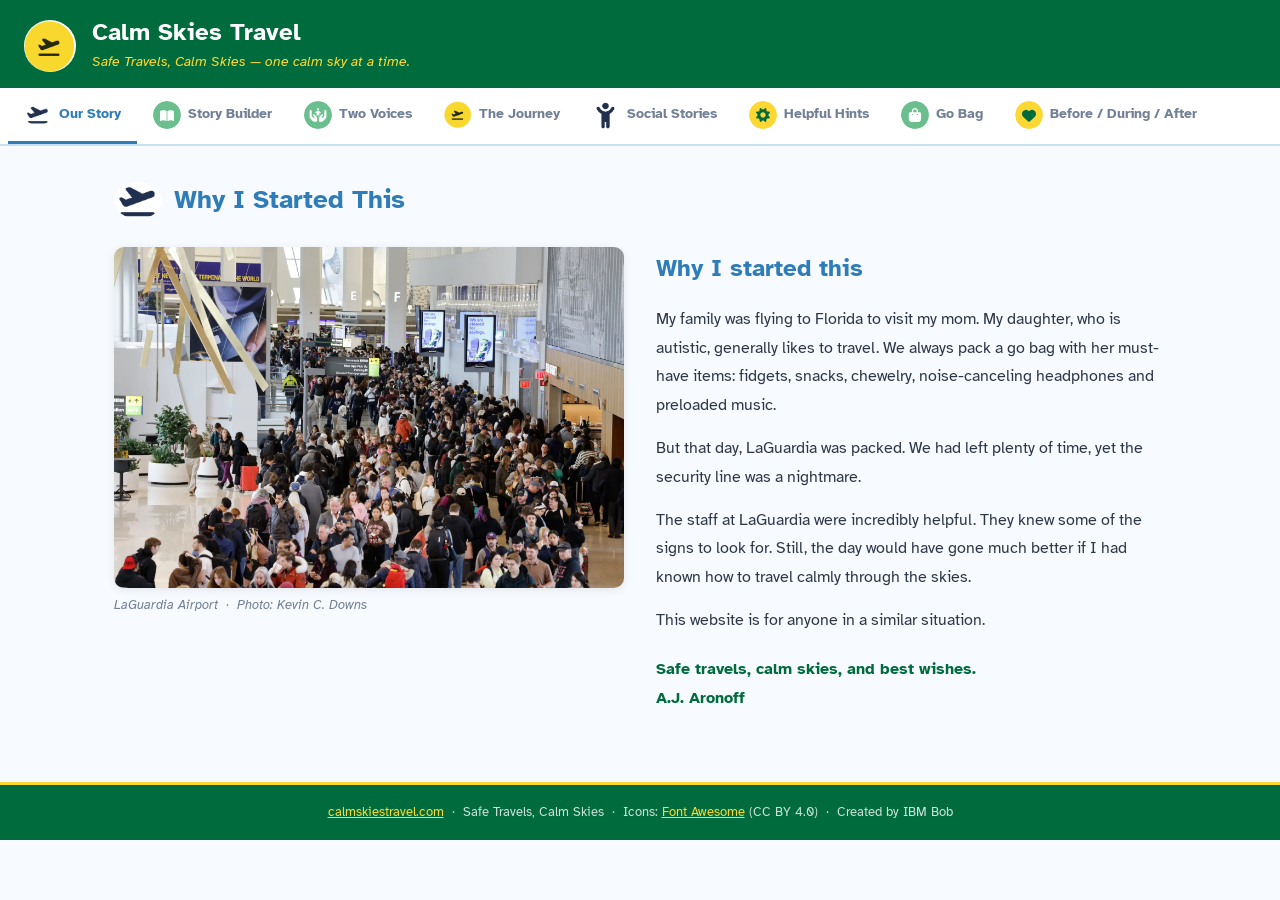
==== index.html @ 33ad483d "Initial commit" ====
<!DOCTYPE html>
<html lang="en">
<head>
  <meta charset="UTF-8"/>
  <meta name="viewport" content="width=device-width, initial-scale=1"/>
  <title>Calm Skies Travel — Safe Travels, Calm Skies</title>
  <meta name="description" content="A guide for autistic children and their parents — every stage of the journey, one calm sky at a time."/>
  <link rel="stylesheet" href="styles.css"/>
</head>
<body>

<!-- ═══════════════════════════════════════════
     SITE HEADER
════════════════════════════════════════════ -->
<header class="site-header">
  <img class="logo-icon" src="icons/journey-airport.png" alt="Calm Skies Travel"/>
  <div class="site-header-text">
    <h1>Calm Skies Travel</h1>
    <p>Safe Travels, Calm Skies — one calm sky at a time.</p>
  </div>
</header>

<!-- ═══════════════════════════════════════════
     TAB LIST
     Tab order: Our Story · Story Builder · Two Voices · The Journey ·
                Social Stories · Helpful Hints · Go Bag · Before/During/After
════════════════════════════════════════════ -->
<div class="tab-scroll-wrap">
  <div role="tablist" aria-label="Calm Skies Travel sections" id="main-tablist">

    <button role="tab" id="tab-ourstory"
            aria-selected="true"
            aria-controls="panel-ourstory"
            tabindex="0">
      <img class="tab-icon" src="icons/plane-takeoff.png" alt=""/>
      <span class="tab-label">Our Story</span>
    </button>

    <button role="tab" id="tab-storybuilder"
            aria-selected="false"
            aria-controls="panel-storybuilder"
            tabindex="-1">
      <!-- Social Story: fa-book-open · green circle -->
      <svg class="tab-icon" viewBox="0 0 200 200" xmlns="http://www.w3.org/2000/svg" aria-hidden="true" focusable="false">
        <circle cx="100" cy="100" r="100" fill="#6BBF8E"/>
        <g transform="translate(50,60) scale(0.174)">
          <path fill="white" d="M249.6 471.5c10.8 3.8 22.4-4.1 22.4-15.5V74.6c0-4.2-1.6-8.4-5-11C247.4 52 202.4 32 144 32C93.5 32 46.3 45.3 18.1 56.1C6.8 60.5 0 71.7 0 83.8V464c0 11.9 12.8 20.2 24.1 16.5C55.6 468.1 93.2 448 144 448c35.8 0 79.1 14.6 105.6 23.5zm76.8 0C353.9 462.6 397.2 448 433 448c50.8 0 88.4 20.1 119.9 32.5C564.2 484.2 576 475.9 576 464V83.8c0-12.1-6.8-23.3-18.1-27.6C529.7 45.3 482.5 32 432 32c-58.4 0-103.4 20-123 41.6c-3.3 2.6-5 6.8-5 11V456c0 11.4 11.7 19.3 22.4 15.5z"/>
        </g>
      </svg>
      <span class="tab-label">Story Builder</span>
    </button>

    <button role="tab" id="tab-twovoices"
            aria-selected="false"
            aria-controls="panel-twovoices"
            tabindex="-1">
      <!-- fa-hands-holding-child · FA Free 6.7.2 · green circle — matches CalmSkiesSymbols #21 -->
      <svg class="tab-icon" viewBox="0 0 200 200" xmlns="http://www.w3.org/2000/svg" aria-hidden="true" focusable="false">
        <circle cx="100" cy="100" r="100" fill="#6BBF8E"/>
        <g transform="translate(40,52) scale(0.1875)">
          <path fill="white" d="M320 0a40 40 0 1 1 0 80 40 40 0 1 1 0-80zm44.7 164.3L375.8 253c1.6 13.2-7.7 25.1-20.8 26.8s-25.1-7.7-26.8-20.8l-4.4-35-7.6 0-4.4 35c-1.6 13.2-13.6 22.5-26.8 20.8s-22.5-13.6-20.8-26.8l11.1-88.8L255.5 181c-10.1 8.6-25.3 7.3-33.8-2.8s-7.3-25.3 2.8-33.8l27.9-23.6C271.3 104.8 295.3 96 320 96s48.7 8.8 67.6 24.7l27.9 23.6c10.1 8.6 11.4 23.7 2.8 33.8s-23.7 11.4-33.8 2.8l-19.8-16.7zM40 64c22.1 0 40 17.9 40 40l0 40 0 80 0 40.2c0 17 6.7 33.3 18.7 45.3l51.1 51.1c8.3 8.3 21.3 9.6 31 3.1c12.9-8.6 14.7-26.9 3.7-37.8l-15.2-15.2-32-32c-12.5-12.5-12.5-32.8 0-45.3s32.8-12.5 45.3 0l32 32 15.2 15.2c0 0 0 0 0 0l25.3 25.3c21 21 32.8 49.5 32.8 79.2l0 78.9c0 26.5-21.5 48-48 48l-66.7 0c-17 0-33.3-6.7-45.3-18.7L28.1 393.4C10.1 375.4 0 351 0 325.5L0 224l0-64 0-56C0 81.9 17.9 64 40 64zm560 0c22.1 0 40 17.9 40 40l0 56 0 64 0 101.5c0 25.5-10.1 49.9-28.1 67.9L512 493.3c-12 12-28.3 18.7-45.3 18.7L400 512c-26.5 0-48-21.5-48-48l0-78.9c0-29.7 11.8-58.2 32.8-79.2l25.3-25.3c0 0 0 0 0 0l15.2-15.2 32-32c12.5-12.5 32.8-12.5 45.3 0s12.5 32.8 0 45.3l-32 32-15.2 15.2c-11 11-9.2 29.2 3.7 37.8c9.7 6.5 22.7 5.2 31-3.1l51.1-51.1c12-12 18.7-28.3 18.7-45.3l0-40.2 0-80 0-40c0-22.1 17.9-40 40-40z"/>
        </g>
      </svg>
      <span class="tab-label">Two Voices</span>
    </button>

    <button role="tab" id="tab-journey"
            aria-selected="false"
            aria-controls="panel-journey"
            tabindex="-1">
      <img class="tab-icon" src="icons/journey-airport.png" alt=""/>
      <span class="tab-label">The Journey</span>
    </button>

    <button role="tab" id="tab-socialstories"
            aria-selected="false"
            aria-controls="panel-socialstories"
            tabindex="-1">
      <img class="tab-icon" src="icons/child.png" alt=""/>
      <span class="tab-label">Social Stories</span>
    </button>

    <button role="tab" id="tab-helpfulhints"
            aria-selected="false"
            aria-controls="panel-helpfulhints"
            tabindex="-1">
      <!-- Sunflower: fa-sun · HDS yellow circle -->
      <svg class="tab-icon" viewBox="0 0 200 200" xmlns="http://www.w3.org/2000/svg" aria-hidden="true" focusable="false">
        <circle cx="100" cy="100" r="100" fill="#FDD835"/>
        <g transform="translate(50,50) scale(0.195)">
          <path fill="#006B3C" d="M361.5 1.2c5 2.1 8.6 6.6 9.6 11.9L391 121l107.9 19.8c5.3 1 9.8 4.6 11.9 9.6s1.5 10.7-1.6 15.2L446.9 256l62.3 90.3c3.1 4.5 3.7 10.2 1.6 15.2s-6.6 8.6-11.9 9.6L391 391 371.1 498.9c-1 5.3-4.6 9.8-9.6 11.9s-10.7 1.5-15.2-1.6L256 446.9l-90.3 62.3c-4.5 3.1-10.2 3.7-15.2 1.6s-8.6-6.6-9.6-11.9L121 391 13.1 371.1c-5.3-1-9.8-4.6-11.9-9.6s-1.5-10.7 1.6-15.2L65.1 256 2.8 165.7c-3.1-4.5-3.7-10.2-1.6-15.2s6.6-8.6 11.9-9.6L121 121 140.9 13.1c1-5.3 4.6-9.8 9.6-11.9s10.7-1.5 15.2 1.6L256 65.1 346.3 2.8c4.5-3.1 10.2-3.7 15.2-1.6zM352 256c0-53-43-96-96-96s-96 43-96 96s43 96 96 96s96-43 96-96z"/>
        </g>
      </svg>
      <span class="tab-label">Helpful Hints</span>
    </button>

    <button role="tab" id="tab-gobag"
            aria-selected="false"
            aria-controls="panel-gobag"
            tabindex="-1">
      <!-- Go Bag: fa-bag-shopping · green circle -->
      <svg class="tab-icon" viewBox="0 0 200 200" xmlns="http://www.w3.org/2000/svg" aria-hidden="true" focusable="false">
        <circle cx="100" cy="100" r="100" fill="#6BBF8E"/>
        <g transform="translate(56,50) scale(0.195)">
          <path fill="white" d="M160 112c0-35.3 28.7-64 64-64s64 28.7 64 64v48H160V112zm-48 48H48c-26.5 0-48 21.5-48 48V416c0 53 43 96 96 96H352c53 0 96-43 96-96V208c0-26.5-21.5-48-48-48H336V112C336 50.1 285.9 0 224 0S112 50.1 112 112v48zm24 48a24 24 0 1 1 0 48 24 24 0 1 1 0-48zm152 24a24 24 0 1 1 48 0 24 24 0 1 1 -48 0z"/>
        </g>
      </svg>
      <span class="tab-label">Go Bag</span>
    </button>

    <button role="tab" id="tab-bda"
            aria-selected="false"
            aria-controls="panel-bda"
            tabindex="-1">
      <!-- Heart: fa-heart · HDS yellow circle -->
      <svg class="tab-icon" viewBox="0 0 200 200" xmlns="http://www.w3.org/2000/svg" aria-hidden="true" focusable="false">
        <circle cx="100" cy="100" r="100" fill="#FDD835"/>
        <g transform="translate(50,55) scale(0.195)">
          <path fill="#006B3C" d="M47.6 300.4L228.3 469.1c7.5 7 17.4 10.9 27.7 10.9s20.2-3.9 27.7-10.9L464.4 300.4c30.4-28.3 47.6-68 47.6-109.5v-5.8c0-69.9-50.5-129.5-119.4-141C347 36.5 300.6 51.4 268 84L256 96 244 84c-32.6-32.6-79-47.5-124.6-39.9C50.5 55.6 0 115.2 0 185.1v5.8c0 41.5 17.2 81.2 47.6 109.5z"/>
        </g>
      </svg>
      <span class="tab-label">Before / During / After</span>
    </button>

  </div><!-- /tablist -->
</div><!-- /tab-scroll-wrap -->

<main id="main-content">

<!-- ═══════════════════════════════════════════
     PANEL 1 — OUR STORY  (#ourstory)
     Slide 2 content + LaGuardia photo
════════════════════════════════════════════ -->
<section role="tabpanel"
         id="panel-ourstory"
         aria-labelledby="tab-ourstory"
         class="active">

  <h1 class="panel-title">
    <img src="icons/plane-takeoff.png" alt=""/>
    Why I Started This
  </h1>

  <div class="story-layout">
    <figure class="story-photo">
      <img src="icons/laguardia.png"
           alt="Crowded security lines at LaGuardia Airport — the moment that inspired Calm Skies Travel"/>
      <figcaption>LaGuardia Airport &nbsp;·&nbsp; Photo: Kevin C. Downs</figcaption>
    </figure>

    <div class="story-text">
      <h2>Why I started this</h2>
      <p>My family was flying to Florida to visit my mom. My daughter, who is autistic, generally likes to travel. We always pack a go bag with her must-have items: fidgets, snacks, chewelry, noise-canceling headphones and preloaded music.</p>
      <p>But that day, LaGuardia was packed. We had left plenty of time, yet the security line was a nightmare.</p>
      <p>The staff at LaGuardia were incredibly helpful. They knew some of the signs to look for. Still, the day would have gone much better if I had known how to travel calmly through the skies.</p>
      <p>This website is for anyone in a similar situation.</p>
      <p class="signature">Safe travels, calm skies, and best wishes.<br/>A.J. Aronoff</p>
    </div>
  </div>

</section><!-- /panel-ourstory -->

<!-- ═══════════════════════════════════════════
     PANEL 2 — STORY BUILDER  (#storybuilder)
════════════════════════════════════════════ -->
<section role="tabpanel"
         id="panel-storybuilder"
         aria-labelledby="tab-storybuilder">

  <h1 class="panel-title">
    <!-- Social Story: fa-book-open · green circle -->
    <svg class="title-icon" viewBox="0 0 200 200" xmlns="http://www.w3.org/2000/svg" aria-hidden="true" focusable="false">
      <circle cx="100" cy="100" r="100" fill="#6BBF8E"/>
      <g transform="translate(50,60) scale(0.174)">
        <path fill="white" d="M249.6 471.5c10.8 3.8 22.4-4.1 22.4-15.5V74.6c0-4.2-1.6-8.4-5-11C247.4 52 202.4 32 144 32C93.5 32 46.3 45.3 18.1 56.1C6.8 60.5 0 71.7 0 83.8V464c0 11.9 12.8 20.2 24.1 16.5C55.6 468.1 93.2 448 144 448c35.8 0 79.1 14.6 105.6 23.5zm76.8 0C353.9 462.6 397.2 448 433 448c50.8 0 88.4 20.1 119.9 32.5C564.2 484.2 576 475.9 576 464V83.8c0-12.1-6.8-23.3-18.1-27.6C529.7 45.3 482.5 32 432 32c-58.4 0-103.4 20-123 41.6c-3.3 2.6-5 6.8-5 11V456c0 11.4 11.7 19.3 22.4 15.5z"/>
      </g>
    </svg>
    Story Builder
  </h1>
  <p class="panel-intro">Fill in the boxes on the left and the story fills in on the right — instantly. Use the buttons below to save your story to your device or reload a saved one.</p>

  <div class="builder-columns">

    <!-- LEFT: form -->
    <div class="builder-form">
      <h2>Tell us about your traveller</h2>

      <div class="form-row">
        <div class="form-field">
          <label for="sb-name">Child's name</label>
          <input type="text" id="sb-name" placeholder="e.g. Maya" autocomplete="off"/>
        </div>
        <div class="form-field">
          <label for="sb-visiting">Who we are visiting</label>
          <input type="text" id="sb-visiting" placeholder="e.g. Grandma" autocomplete="off"/>
        </div>
      </div>

      <div class="form-row">
        <div class="form-field">
          <label for="sb-destination">Where we are going</label>
          <input type="text" id="sb-destination" placeholder="e.g. Florida" autocomplete="off"/>
        </div>
        <div class="form-field">
          <label for="sb-comfort">Comfort item</label>
          <input type="text" id="sb-comfort" placeholder="e.g. blue blanket" autocomplete="off"/>
        </div>
      </div>

      <div class="form-row">
        <div class="form-field">
          <label for="sb-calm">What helps when feeling worried</label>
          <input type="text" id="sb-calm" placeholder="e.g. squeeze my fidget" autocomplete="off"/>
        </div>
        <div class="form-field">
          <label for="sb-detail">One exciting detail</label>
          <input type="text" id="sb-detail" placeholder="e.g. swimming in the pool" autocomplete="off"/>
        </div>
      </div>
      <!-- Save / Load buttons -->
      <div class="sb-actions">
        <button class="sb-btn sb-btn-save" id="sb-save-btn" type="button"
                aria-describedby="sb-status">
          💾 Save Story to File
        </button>
        <label class="sb-btn sb-btn-load" id="sb-load-label">
          📂 Load Story from File
          <input type="file" id="sb-load-input" accept=".json" aria-label="Load story from JSON file"/>
        </label>
        <span id="sb-status" class="sb-status" role="status" aria-live="polite"></span>
      </div>

    </div><!-- /builder-form -->

    <!-- RIGHT: live story card — light background pinned in dark mode -->
    <div class="story-card" id="story-card" aria-live="polite" aria-atomic="true">
      <h3>✈ My Travel Story</h3>

      <p id="sc-line1"></p>
      <p id="sc-line2"></p>
      <p id="sc-line3"></p>
      <p id="sc-line4"></p>
      <p id="sc-line5"></p>
      <p id="sc-line6"></p>
      <p id="sc-line7"></p>
      <p id="sc-line8"></p>
      <p id="sc-line9"></p>
      <p id="sc-line10"></p>
    </div><!-- /story-card -->

  </div><!-- /builder-columns -->

</section><!-- /panel-storybuilder -->

<!-- ═══════════════════════════════════════════
     PANEL 3 — TWO VOICES  (#twovoices)
     Slide 3: One Guide, Two Voices
════════════════════════════════════════════ -->
<section role="tabpanel"
         id="panel-twovoices"
         aria-labelledby="tab-twovoices">

  <h1 class="panel-title">
    <!-- fa-hands-holding-child · FA Free 6.7.2 · green circle — matches CalmSkiesSymbols #21 -->
    <svg class="title-icon" viewBox="0 0 200 200" xmlns="http://www.w3.org/2000/svg" aria-hidden="true" focusable="false">
      <circle cx="100" cy="100" r="100" fill="#6BBF8E"/>
      <g transform="translate(40,52) scale(0.1875)">
        <path fill="white" d="M320 0a40 40 0 1 1 0 80 40 40 0 1 1 0-80zm44.7 164.3L375.8 253c1.6 13.2-7.7 25.1-20.8 26.8s-25.1-7.7-26.8-20.8l-4.4-35-7.6 0-4.4 35c-1.6 13.2-13.6 22.5-26.8 20.8s-22.5-13.6-20.8-26.8l11.1-88.8L255.5 181c-10.1 8.6-25.3 7.3-33.8-2.8s-7.3-25.3 2.8-33.8l27.9-23.6C271.3 104.8 295.3 96 320 96s48.7 8.8 67.6 24.7l27.9 23.6c10.1 8.6 11.4 23.7 2.8 33.8s-23.7 11.4-33.8 2.8l-19.8-16.7zM40 64c22.1 0 40 17.9 40 40l0 40 0 80 0 40.2c0 17 6.7 33.3 18.7 45.3l51.1 51.1c8.3 8.3 21.3 9.6 31 3.1c12.9-8.6 14.7-26.9 3.7-37.8l-15.2-15.2-32-32c-12.5-12.5-12.5-32.8 0-45.3s32.8-12.5 45.3 0l32 32 15.2 15.2c0 0 0 0 0 0l25.3 25.3c21 21 32.8 49.5 32.8 79.2l0 78.9c0 26.5-21.5 48-48 48l-66.7 0c-17 0-33.3-6.7-45.3-18.7L28.1 393.4C10.1 375.4 0 351 0 325.5L0 224l0-64 0-56C0 81.9 17.9 64 40 64zm560 0c22.1 0 40 17.9 40 40l0 56 0 64 0 101.5c0 25.5-10.1 49.9-28.1 67.9L512 493.3c-12 12-28.3 18.7-45.3 18.7L400 512c-26.5 0-48-21.5-48-48l0-78.9c0-29.7 11.8-58.2 32.8-79.2l25.3-25.3c0 0 0 0 0 0l15.2-15.2 32-32c12.5-12.5 32.8-12.5 45.3 0s12.5 32.8 0 45.3l-32 32-15.2 15.2c-11 11-9.2 29.2 3.7 37.8c9.7 6.5 22.7 5.2 31-3.1l51.1-51.1c12-12 18.7-28.3 18.7-45.3l0-40.2 0-80 0-40c0-22.1 17.9-40 40-40z"/>
      </g>
    </svg>
    One Guide, Two Voices
  </h1>
  <p class="panel-intro">Every step of the trip has a plan for the parent and a story for the child.</p>

  <div class="two-col">

    <div class="card parent-card">
      <div class="card-header">
        <img src="icons/parent.png" alt="For the Parent"/>
        <h2>For the Parent</h2>
      </div>
      <ul class="check-list">
        <li>Tips for each travel stage</li>
        <li>Step-by-step checklists</li>
        <li>Meltdown plan: before, during, after</li>
      </ul>
    </div>

    <div class="card child-card">
      <div class="card-header">
        <img src="icons/child.png" alt="For the Child"/>
        <h2>For the Child</h2>
      </div>
      <ul class="check-list">
        <li>Simple "I" stories, read together</li>
        <li>What helps me feel calm</li>
        <li>My own travel story — just for me</li>
        <li>Always from MY point of view</li>
      </ul>
    </div>

  </div><!-- /two-col -->

</section><!-- /panel-twovoices -->

<!-- ═══════════════════════════════════════════
     PANEL 4 — THE JOURNEY  (#journey)
     Slide 4: Step by Step
════════════════════════════════════════════ -->
<section role="tabpanel"
         id="panel-journey"
         aria-labelledby="tab-journey">

  <h1 class="panel-title">
    <img src="icons/journey-airport.png" alt=""/>
    The Journey — Step by Step
  </h1>
  <p class="panel-intro">Five stages from the child's point of view. Plus a go bag, a meltdown plan, and schedule tips for time zones and delays.</p>

  <!-- Journey steps as cards -->
  <div style="display:grid;grid-template-columns:repeat(auto-fit,minmax(180px,1fr));gap:20px;margin-top:28px;">

    <div class="card" style="text-align:center;">
      <img src="icons/journey-home.png" alt="Home" style="width:64px;margin:0 auto 12px;"/>
      <h3 style="font-size:1rem;font-weight:700;color:var(--blue-deep);">Home</h3>
      <p style="font-size:0.9rem;color:var(--muted);margin-top:6px;">Talk, story, book &amp; pack</p>
    </div>

    <div class="card" style="text-align:center;">
      <img src="icons/journey-airport.png" alt="Airport" style="width:64px;margin:0 auto 12px;"/>
      <h3 style="font-size:1rem;font-weight:700;color:var(--blue-deep);">Airport</h3>
      <p style="font-size:0.9rem;color:var(--muted);margin-top:6px;">Lanyard, TSA, waiting</p>
    </div>

    <div class="card" style="text-align:center;">
      <img src="icons/journey-plane.png" alt="On the Plane" style="width:64px;margin:0 auto 12px;"/>
      <h3 style="font-size:1rem;font-weight:700;color:var(--blue-deep);">On the Plane</h3>
      <p style="font-size:0.9rem;color:var(--muted);margin-top:6px;">Headphones, snacks, gum</p>
    </div>

    <div class="card" style="text-align:center;">
      <img src="icons/journey-destination.png" alt="Destination" style="width:64px;margin:0 auto 12px;"/>
      <h3 style="font-size:1rem;font-weight:700;color:var(--blue-deep);">Destination</h3>
      <p style="font-size:0.9rem;color:var(--muted);margin-top:6px;">Familiar things waiting for you</p>
    </div>

    <div class="card" style="text-align:center;">
      <img src="icons/journey-goinghome.png" alt="Going Home" style="width:64px;margin:0 auto 12px;"/>
      <h3 style="font-size:1rem;font-weight:700;color:var(--blue-deep);">Going Home</h3>
      <p style="font-size:0.9rem;color:var(--muted);margin-top:6px;">A story for the trip back</p>
    </div>

  </div>

  <div class="two-col" style="margin-top:32px;">
    <div class="card parent-card">
      <div class="card-header">
        <img src="icons/parent.png" alt="For the Parent"/>
        <h2>For the Parent</h2>
      </div>
      <ul class="check-list">
        <li>Each stage has a checklist to prepare in advance</li>
        <li>Build in extra time — always</li>
        <li>Time-zone planning and delay backup plan</li>
        <li>Go bag packed the night before</li>
      </ul>
    </div>
    <div class="card child-card">
      <div class="card-header">
        <img src="icons/child.png" alt="For the Child"/>
        <h2>For the Child</h2>
      </div>
      <ul class="check-list">
        <li>The story follows me — not the other way around</li>
        <li>I know what comes next at every stage</li>
        <li>I have my comfort item at every step</li>
        <li>When I land, familiar things are waiting</li>
      </ul>
    </div>
  </div>

</section><!-- /panel-journey -->

<!-- ═══════════════════════════════════════════
     PANEL 5 — SOCIAL STORIES  (#socialstories)
     Slide 5
════════════════════════════════════════════ -->
<section role="tabpanel"
         id="panel-socialstories"
         aria-labelledby="tab-socialstories">

  <h1 class="panel-title">
    <img src="icons/child.png" alt=""/>
    Customisable Social Stories
  </h1>
  <p class="panel-intro">The heart of Calm Skies Travel. A story built around YOUR child — their name, their destination, their feelings.</p>

  <!-- Three example story cards -->
  <div style="display:grid;grid-template-columns:repeat(auto-fit,minmax(280px,1fr));gap:20px;margin-top:28px;">

    <div class="story-card" style="margin-top:0;">
      <h3>✈ Going to Visit</h3>
      <p>"I am going to visit Grandma. I will fly on a plane. I will see Grandma when I land. I am excited about swimming in the pool."</p>
    </div>

    <div class="story-card" style="margin-top:0;">
      <h3>✈ At the Airport</h3>
      <p>"I am at the airport. I have my headphones. I have my blue blanket. If I feel worried, I can breathe slowly and squeeze my fidget."</p>
    </div>

    <div class="story-card" style="margin-top:0;">
      <h3>✈ Going Home</h3>
      <p>"The plane has landed. I did it! I will see my home soon. I am safe. I did something amazing today."</p>
    </div>

  </div>

  <div class="two-col" style="margin-top:32px;">

    <div class="card parent-card">
      <div class="card-header">
        <img src="icons/parent.png" alt="For the Parent"/>
        <h2>How the Story Builder Works</h2>
      </div>
      <ul class="check-list">
        <li>Enter child's name, destination, who they'll see and what helps them feel calm</li>
        <li>The site generates a warm, first-person story — ready to read together, print or laminate</li>
        <li>Every sentence can be edited by the parent</li>
        <li>Stories travel in a QR code — no account, no login, no data on any server</li>
      </ul>
    </div>

    <div class="card child-card">
      <div class="card-header">
        <img src="icons/child.png" alt="For the Child"/>
        <h2>What My Story Says</h2>
      </div>
      <ul class="check-list">
        <li>It uses MY name</li>
        <li>It talks about where I am going</li>
        <li>It tells me what to expect, step by step</li>
        <li>It reminds me what helps me feel calm</li>
        <li>I can read it before the trip, on the plane, and coming home</li>
      </ul>
    </div>

  </div>

</section><!-- /panel-socialstories -->

<!-- ═══════════════════════════════════════════
     PANEL 6 — HELPFUL HINTS  (#helpfulhints)
     Slide 6
════════════════════════════════════════════ -->
<section role="tabpanel"
         id="panel-helpfulhints"
         aria-labelledby="tab-helpfulhints">

  <h1 class="panel-title">
    <!-- Sunflower: fa-sun · HDS yellow circle -->
    <svg class="title-icon" viewBox="0 0 200 200" xmlns="http://www.w3.org/2000/svg" aria-hidden="true" focusable="false">
      <circle cx="100" cy="100" r="100" fill="#FDD835"/>
      <g transform="translate(50,50) scale(0.195)">
        <path fill="#006B3C" d="M361.5 1.2c5 2.1 8.6 6.6 9.6 11.9L391 121l107.9 19.8c5.3 1 9.8 4.6 11.9 9.6s1.5 10.7-1.6 15.2L446.9 256l62.3 90.3c3.1 4.5 3.7 10.2 1.6 15.2s-6.6 8.6-11.9 9.6L391 391 371.1 498.9c-1 5.3-4.6 9.8-9.6 11.9s-10.7 1.5-15.2-1.6L256 446.9l-90.3 62.3c-4.5 3.1-10.2 3.7-15.2 1.6s-8.6-6.6-9.6-11.9L121 391 13.1 371.1c-5.3-1-9.8-4.6-11.9-9.6s-1.5-10.7 1.6-15.2L65.1 256 2.8 165.7c-3.1-4.5-3.7-10.2-1.6-15.2s6.6-8.6 11.9-9.6L121 121 140.9 13.1c1-5.3 4.6-9.8 9.6-11.9s10.7-1.5 15.2 1.6L256 65.1 346.3 2.8c4.5-3.1 10.2-3.7 15.2-1.6zM352 256c0-53-43-96-96-96s-96 43-96 96s43 96 96 96s96-43 96-96z"/>
      </g>
    </svg>
    Helpful Hints
  </h1>
  <p class="panel-intro">Easy to miss, life-changing. Most of these must be set up <strong>before</strong> the flight.</p>

  <div class="hint-grid">

    <div class="hint-card">
      <div class="hint-icon">
        <svg width="40" height="40" viewBox="0 0 200 200" xmlns="http://www.w3.org/2000/svg" aria-hidden="true" focusable="false" style="border-radius:50%;">
          <circle cx="100" cy="100" r="100" fill="#FDD835"/>
          <g transform="translate(50,50) scale(0.195)">
            <path fill="#006B3C" d="M361.5 1.2c5 2.1 8.6 6.6 9.6 11.9L391 121l107.9 19.8c5.3 1 9.8 4.6 11.9 9.6s1.5 10.7-1.6 15.2L446.9 256l62.3 90.3c3.1 4.5 3.7 10.2 1.6 15.2s-6.6 8.6-11.9 9.6L391 391 371.1 498.9c-1 5.3-4.6 9.8-9.6 11.9s-10.7 1.5-15.2-1.6L256 446.9l-90.3 62.3c-4.5 3.1-10.2 3.7-15.2 1.6s-8.6-6.6-9.6-11.9L121 391 13.1 371.1c-5.3-1-9.8-4.6-11.9-9.6s-1.5-10.7 1.6-15.2L65.1 256 2.8 165.7c-3.1-4.5-3.7-10.2-1.6-15.2s6.6-8.6 11.9-9.6L121 121 140.9 13.1c1-5.3 4.6-9.8 9.6-11.9s10.7-1.5 15.2 1.6L256 65.1 346.3 2.8c4.5-3.1 10.2-3.7 15.2-1.6zM352 256c0-53-43-96-96-96s-96 43-96 96s43 96 96 96s96-43 96-96z"/>
          </g>
        </svg>
      </div>
      <h3>Sunflower Lanyard</h3>
      <p>The Hidden Disabilities Sunflower quietly tells airport and airline staff: this traveller may need extra time, patience or help. Available at most major airports.</p>
    </div>

    <div class="hint-card">
      <div class="hint-icon">📋</div>
      <h3>DPNA Code</h3>
      <p>Ask the airline to add the Disabled Passenger — No Advance Warning code to your booking. This ensures staff are briefed and pre-boarding may be offered.</p>
    </div>

    <div class="hint-card">
      <div class="hint-icon">📞</div>
      <h3>TSA Cares</h3>
      <p>Call TSA Cares 72 hours before your flight. A TSA officer can meet you at the checkpoint to guide your family through security — calmly and kindly.</p>
    </div>

  </div>

  <div class="two-col" style="margin-top:32px;">

    <div class="card parent-card">
      <div class="card-header">
        <img src="icons/parent.png" alt="For the Parent"/>
        <h2>More Hidden Help</h2>
      </div>
      <ul class="check-list">
        <li>⭐ <strong>Wings for Autism</strong> — airport rehearsal days for families</li>
        <li>🛋 <strong>Airport Sensory Rooms</strong> — quiet, calm spaces airside</li>
        <li>⭐ <strong>TSA PreCheck</strong> — shorter, calmer security lanes</li>
        <li>🚪 <strong>Pre-boarding</strong> — ask the gate agent early</li>
        <li>🪪 <strong>Autism Assistance Cards</strong> — wallet card for staff</li>
      </ul>
    </div>

    <div class="card child-card">
      <div class="card-header">
        <img src="icons/child.png" alt="For the Child"/>
        <h2>What This Means for Me</h2>
      </div>
      <ul class="check-list">
        <li>I can wear my sunflower lanyard — it tells people I might need a little extra kindness</li>
        <li>A helper may meet us at security to make it easier</li>
        <li>We might get to board the plane first — before it gets crowded</li>
        <li>If I feel overwhelmed, there may be a quiet room at the airport</li>
      </ul>
    </div>

  </div>

</section><!-- /panel-helpfulhints -->

<!-- ═══════════════════════════════════════════
     PANEL 7 — GO BAG  (#gobag)
     Slide 7: Pack the Calm, Ship the Rest
════════════════════════════════════════════ -->
<section role="tabpanel"
         id="panel-gobag"
         aria-labelledby="tab-gobag">

  <h1 class="panel-title">
    <!-- Go Bag: fa-bag-shopping · green circle -->
    <svg class="title-icon" viewBox="0 0 200 200" xmlns="http://www.w3.org/2000/svg" aria-hidden="true" focusable="false">
      <circle cx="100" cy="100" r="100" fill="#6BBF8E"/>
      <g transform="translate(56,50) scale(0.195)">
        <path fill="white" d="M160 112c0-35.3 28.7-64 64-64s64 28.7 64 64v48H160V112zm-48 48H48c-26.5 0-48 21.5-48 48V416c0 53 43 96 96 96H352c53 0 96-43 96-96V208c0-26.5-21.5-48-48-48H336V112C336 50.1 285.9 0 224 0S112 50.1 112 112v48zm24 48a24 24 0 1 1 0 48 24 24 0 1 1 0-48zm152 24a24 24 0 1 1 48 0 24 24 0 1 1 -48 0z"/>
      </g>
    </svg>
    Pack the Calm, Ship the Rest
  </h1>
  <p class="panel-intro">The go bag travels with you. The familiar things can arrive first.</p>

  <div class="two-col">

    <div class="card parent-card">
      <div class="card-header">
        <svg width="44" height="44" viewBox="0 0 200 200" xmlns="http://www.w3.org/2000/svg" aria-hidden="true" focusable="false" style="border-radius:50%;flex-shrink:0;">
          <circle cx="100" cy="100" r="100" fill="#6BBF8E"/>
          <g transform="translate(56,50) scale(0.195)">
            <path fill="white" d="M160 112c0-35.3 28.7-64 64-64s64 28.7 64 64v48H160V112zm-48 48H48c-26.5 0-48 21.5-48 48V416c0 53 43 96 96 96H352c53 0 96-43 96-96V208c0-26.5-21.5-48-48-48H336V112C336 50.1 285.9 0 224 0S112 50.1 112 112v48zm24 48a24 24 0 1 1 0 48 24 24 0 1 1 0-48zm152 24a24 24 0 1 1 48 0 24 24 0 1 1 -48 0z"/>
          </g>
        </svg>
        <h2>The Go Bag</h2>
      </div>
      <ul class="check-list">
        <li>Noise-canceling headphones</li>
        <li>Preloaded music or audiobook</li>
        <li>Fidget toys</li>
        <li>Chewelry</li>
        <li>Favourite snacks</li>
        <li>Comfort item (small blanket / stuffed animal)</li>
        <li>Printed social story</li>
        <li>Autism assistance card</li>
        <li>Reusable water bottle</li>
      </ul>
    </div>

    <div class="card child-card">
      <div class="card-header">
        <img src="icons/child.png" alt="For the Child"/>
        <h2>📦 Ship Ahead</h2>
      </div>
      <p style="font-size:0.95rem;margin-bottom:12px;color:var(--text);">Consider shipping to the destination before you travel:</p>
      <ul class="check-list">
        <li>Favourite foods and snacks</li>
        <li>Preferred pillow or blanket</li>
        <li>Familiar bath products</li>
        <li>Extra comfort items</li>
        <li>Activity supplies</li>
      </ul>
      <p style="font-size:0.9rem;margin-top:16px;color:var(--muted);font-style:italic;">💡 Tip: Amazon ships to hotels. Ship 2 days before you fly. Familiar things waiting = a calmer arrival.</p>
    </div>

  </div>

  <div style="background:var(--surface-sage);border-radius:var(--radius);padding:20px;margin-top:28px;border-left:5px solid var(--green);">
    <p style="font-size:0.97rem;">💡 <strong>When familiar things are already there, the new place feels like home faster.</strong></p>
  </div>

</section><!-- /panel-gobag -->

<!-- ═══════════════════════════════════════════
     PANEL 8 — BEFORE / DURING / AFTER  (#bda)
     Slide 8: Staying Calm
════════════════════════════════════════════ -->
<section role="tabpanel"
         id="panel-bda"
         aria-labelledby="tab-bda">

  <h1 class="panel-title">
    <!-- Heart: fa-heart · HDS yellow circle -->
    <svg class="title-icon" viewBox="0 0 200 200" xmlns="http://www.w3.org/2000/svg" aria-hidden="true" focusable="false">
      <circle cx="100" cy="100" r="100" fill="#FDD835"/>
      <g transform="translate(50,55) scale(0.195)">
        <path fill="#006B3C" d="M47.6 300.4L228.3 469.1c7.5 7 17.4 10.9 27.7 10.9s20.2-3.9 27.7-10.9L464.4 300.4c30.4-28.3 47.6-68 47.6-109.5v-5.8c0-69.9-50.5-129.5-119.4-141C347 36.5 300.6 51.4 268 84L256 96 244 84c-32.6-32.6-79-47.5-124.6-39.9C50.5 55.6 0 115.2 0 185.1v5.8c0 41.5 17.2 81.2 47.6 109.5z"/>
      </g>
    </svg>
    Staying Calm — Before, During &amp; After
  </h1>
  <p class="panel-intro">Travel breaks routines. These strategies help protect the calm — for child and parent alike.</p>

  <div class="bda-grid">

    <div class="bda-card before">
      <h3>🌅 Before</h3>
      <ul>
        <li>Read the social story together</li>
        <li>Put on the Sunflower Lanyard</li>
        <li>Make the schedule visible</li>
        <li>Spot the triggers early</li>
        <li>Pack the go bag the night before</li>
        <li>Set up TSA Cares and DPNA in advance</li>
        <li>Build in extra time — always</li>
        <li>Plan for delays with a 'what if' card</li>
      </ul>
    </div>

    <div class="bda-card during">
      <h3>✈ During</h3>
      <ul>
        <li>Headphones on early</li>
        <li>Fidgets in hand</li>
        <li>Keep the child safe first</li>
        <li>Reduce noise and light</li>
        <li>Use fewer words — calm voice</li>
        <li>Find the quiet spot</li>
        <li>Deep breaths together</li>
        <li>"We are safe."</li>
        <li>"We are almost there."</li>
      </ul>
    </div>

    <div class="bda-card after">
      <h3>🌿 After</h3>
      <ul>
        <li>Comfort item immediately</li>
        <li>Water (reusable bottle)</li>
        <li>No blame. No shame. Ever.</li>
        <li>Rest first — celebrate later</li>
        <li>Note the trigger for next time</li>
        <li>Record what worked in the Trip Review</li>
        <li>Next trip starts smarter than this one</li>
      </ul>
    </div>

  </div>

  <div class="two-col" style="margin-top:32px;">

    <div class="card parent-card">
      <div class="card-header">
        <img src="icons/parent.png" alt="For the Parent"/>
        <h2>For the Parent</h2>
      </div>
      <p style="font-size:0.95rem;line-height:1.7;">You are doing something brave and loving. Every trip you take adds to your knowledge. The meltdown plan is not a sign of failure — it is a sign of preparation. You are the calm your child needs.</p>
    </div>

    <div class="card child-card">
      <div class="card-header">
        <img src="icons/child.png" alt="For the Child"/>
        <h2>For the Child</h2>
      </div>
      <ul class="check-list">
        <li>When I feel worried, I can tell a grown-up</li>
        <li>I can squeeze my fidget or hold my comfort item</li>
        <li>I can take slow, deep breaths</li>
        <li>Someone who loves me is right here with me</li>
        <li>I am safe. I am loved. I can do this.</li>
      </ul>
    </div>

  </div>

</section><!-- /panel-bda -->

</main><!-- /main-content -->

<!-- ═══════════════════════════════════════════
     FOOTER
════════════════════════════════════════════ -->
<footer class="site-footer">
  <p><a href="https://calmskiestravel.com">calmskiestravel.com</a> &nbsp;·&nbsp;
     Safe Travels, Calm Skies &nbsp;·&nbsp;
     Icons: <a href="https://fontawesome.com">Font Awesome</a> (CC BY 4.0) &nbsp;·&nbsp;
     Created by IBM Bob</p>
</footer>

<!-- ═══════════════════════════════════════════
     JAVASCRIPT — Tab controller
     Handles: click, arrow keys, hash-based
     deep-linking, browser back/forward
════════════════════════════════════════════ -->
<script>
(function () {
  'use strict';

  /* ── Map hash → tab id ── */
  var HASH_MAP = {
    '#ourstory':     'tab-ourstory',
    '#storybuilder': 'tab-storybuilder',
    '#twovoices':    'tab-twovoices',
    '#journey':      'tab-journey',
    '#socialstories':'tab-socialstories',
    '#helpfulhints': 'tab-helpfulhints',
    '#gobag':        'tab-gobag',
    '#bda':          'tab-bda'
  };

  var tablist  = document.getElementById('main-tablist');
  var tabs     = Array.prototype.slice.call(tablist.querySelectorAll('[role="tab"]'));
  var panels   = Array.prototype.slice.call(document.querySelectorAll('[role="tabpanel"]'));

  /* Return hash for a tab button */
  function hashForTab(btn) {
    return '#' + btn.getAttribute('aria-controls').replace('panel-', '');
  }

  /* Activate a tab by its button element */
  function activateTab(btn) {
    tabs.forEach(function (t) {
      t.setAttribute('aria-selected', 'false');
      t.setAttribute('tabindex', '-1');
    });
    panels.forEach(function (p) { p.classList.remove('active'); });

    btn.setAttribute('aria-selected', 'true');
    btn.setAttribute('tabindex', '0');

    var panelId = btn.getAttribute('aria-controls');
    var panel   = document.getElementById(panelId);
    if (panel) { panel.classList.add('active'); }

    /* Update URL hash — wrapped in try/catch for file:// protocol */
    try {
      history.replaceState(null, '', hashForTab(btn));
    } catch (e) { /* local file — silently ignored */ }
  }

  /* Activate from hash string */
  function activateFromHash(hash) {
    var tabId = HASH_MAP[hash];
    if (!tabId) { return false; }
    var btn = document.getElementById(tabId);
    if (btn) { activateTab(btn); return true; }
    return false;
  }

  /* ── Click handler ── */
  tablist.addEventListener('click', function (e) {
    var btn = e.target.closest('[role="tab"]');
    if (!btn) { return; }
    activateTab(btn);
    btn.focus();
  });

  /* ── Arrow-key navigation ── */
  tablist.addEventListener('keydown', function (e) {
    var btn = e.target.closest('[role="tab"]');
    if (!btn) { return; }
    var idx = tabs.indexOf(btn);
    var next;
    if (e.key === 'ArrowRight' || e.key === 'ArrowDown') {
      next = tabs[(idx + 1) % tabs.length];
    } else if (e.key === 'ArrowLeft' || e.key === 'ArrowUp') {
      next = tabs[(idx - 1 + tabs.length) % tabs.length];
    } else if (e.key === 'Home') {
      next = tabs[0];
    } else if (e.key === 'End') {
      next = tabs[tabs.length - 1];
    }
    if (next) {
      e.preventDefault();
      activateTab(next);
      next.focus();
    }
  });

  /* ── Browser back/forward ── */
  window.addEventListener('popstate', function () {
    activateFromHash(window.location.hash);
  });

  /* ── Initial load from hash ── */
  if (!activateFromHash(window.location.hash)) {
    activateTab(tabs[0]);
  }


  /* ════════════════════════════════════════
     STORY BUILDER — live preview
  ════════════════════════════════════════ */
  var sbFields = ['sb-name','sb-visiting','sb-destination','sb-comfort','sb-calm','sb-detail'];

  function val(id) {
    var el = document.getElementById(id);
    return el ? el.value.trim() : '';
  }

  function ph(text, fallback) {
    return text || ('<span class="placeholder">' + fallback + '</span>');
  }

  function updateStory() {
    var name        = val('sb-name');
    var visiting    = val('sb-visiting');
    var destination = val('sb-destination');
    var comfort     = val('sb-comfort');
    var calm        = val('sb-calm');
    var detail      = val('sb-detail');

    var lines = [
      'I am ' + ph(name,'[child\'s name]') + '. I am going on a trip!',
      'I am flying to ' + ph(destination,'[destination]') + ' to visit ' + ph(visiting,'[who we are visiting]') + '.',
      'Flying is an adventure. I know what is going to happen.',
      'I have my ' + ph(comfort,'[comfort item]') + ' with me the whole time.',
      'When I get to the airport, I will stay close to the person I am with.',
      'Security is like a doorway. I walk through and I am on the other side.',
      'On the plane I will put on my headphones and I can breathe slowly.',
      'If I feel worried, I can ' + ph(calm,'[what helps me feel calm]') + '.',
      'When we land, I will see ' + ph(visiting,'[who we are visiting]') + '!',
      'I am excited about ' + ph(detail,'[one exciting detail]') + '. I did it — I am amazing! ✈'
    ];

    for (var i = 0; i < lines.length; i++) {
      var el = document.getElementById('sc-line' + (i + 1));
      if (el) { el.innerHTML = lines[i]; }
    }
  }

  sbFields.forEach(function (id) {
    var el = document.getElementById(id);
    if (el) { el.addEventListener('input', updateStory); }
  });

  updateStory(); /* populate with placeholder text on load */


  /* ════════════════════════════════════════
     STORY BUILDER — Save / Load JSON
     All data stays on the parent's machine.
     Nothing is ever sent to any server.
  ════════════════════════════════════════ */

  /** Collect the six Story Builder field values into a plain object. */
  function collectStoryData() {
    return {
      schemaVersion: 1,
      savedAt: new Date().toISOString(),
      fields: {
        name:        val('sb-name'),
        visiting:    val('sb-visiting'),
        destination: val('sb-destination'),
        comfort:     val('sb-comfort'),
        calm:        val('sb-calm'),
        detail:      val('sb-detail')
      }
    };
  }

  /** Populate the Story Builder fields from a plain object.
   *  Returns true on success, false if required keys are missing. */
  function populateStoryFields(data) {
    if (!data || typeof data !== 'object') { return false; }
    var fields = data.fields;
    if (!fields || typeof fields !== 'object') { return false; }
    var map = {
      'sb-name':        'name',
      'sb-visiting':    'visiting',
      'sb-destination': 'destination',
      'sb-comfort':     'comfort',
      'sb-calm':        'calm',
      'sb-detail':      'detail'
    };
    Object.keys(map).forEach(function (elId) {
      var el = document.getElementById(elId);
      if (el && typeof fields[map[elId]] === 'string') {
        el.value = fields[map[elId]];
      }
    });
    updateStory();
    return true;
  }

  /** Trigger a browser download of the story data as a .json file. */
  function saveStoryToFile() {
    var data   = collectStoryData();
    var json   = JSON.stringify(data, null, 2);
    var blob   = new Blob([json], { type: 'application/json' });
    var url    = URL.createObjectURL(blob);
    var a      = document.createElement('a');
    a.href     = url;
    a.download = 'calm-skies-story.json';
    document.body.appendChild(a);
    a.click();
    document.body.removeChild(a);
    URL.revokeObjectURL(url);
    showStatus('✅ Story saved to calm-skies-story.json');
  }

  /** Show a brief status message in the aria-live region. */
  function showStatus(msg) {
    var el = document.getElementById('sb-status');
    if (!el) { return; }
    el.textContent = msg;
    clearTimeout(el._timer);
    el._timer = setTimeout(function () { el.textContent = ''; }, 4000);
  }

  /** Handle file input change — read JSON and populate fields. */
  function loadStoryFromFile(file) {
    if (!file) { return; }
    if (!file.name.endsWith('.json') && file.type !== 'application/json') {
      showStatus('⚠️ Please choose a .json file saved by this app.');
      return;
    }
    var reader = new FileReader();
    reader.onload = function (e) {
      try {
        var data = JSON.parse(e.target.result);
        if (populateStoryFields(data)) {
          showStatus('✅ Story loaded — fields are filled in!');
        } else {
          showStatus('⚠️ File loaded but fields could not be read. Was this saved by Calm Skies Travel?');
        }
      } catch (err) {
        showStatus('⚠️ Could not read file. Please choose a valid JSON file.');
      }
    };
    reader.readAsText(file);
  }

  /* Wire up Save button */
  var saveBtn = document.getElementById('sb-save-btn');
  if (saveBtn) {
    saveBtn.addEventListener('click', saveStoryToFile);
  }

  /* Wire up Load file input */
  var loadInput = document.getElementById('sb-load-input');
  if (loadInput) {
    loadInput.addEventListener('change', function (e) {
      loadStoryFromFile(e.target.files[0]);
      /* Reset so the same file can be reloaded if needed */
      e.target.value = '';
    });
  }

}());
</script>

</body>
</html>
---- styles.css ----
/* ============================================================
   Calm Skies Travel — styles.css
   Created by IBM Bob  |  calmskiestravel.com
   ============================================================ */

/* ── Font ── */
@import url('https://fonts.googleapis.com/css2?family=Atkinson+Hyperlegible:ital,wght@0,400;0,700;1,400&display=swap');

/* ── Tokens ── */
:root {
  --bg:          #F7FBFF;
  --surface:     #FFFFFF;
  --surface-warm:#F5EFE0;
  --surface-sage:#EBF7F0;
  --border:      #C8DFF2;
  --text:        #2D3748;
  --muted:       #718096;
  --blue:        #5BA4CF;
  --blue-deep:   #2E7CB8;
  --green:       #6BBF8E;
  --green-hds:   #006B3C;
  --yellow:      #FDD835;
  --yellow-soft: #F9C74F;
  --white:       #FFFFFF;
  --tab-h:       56px;
  --radius:      10px;
  --shadow:      0 2px 8px rgba(45,55,72,.10);
}

@media (prefers-color-scheme: dark) {
  :root {
    --bg:          #0f1923;
    --surface:     #1a2535;
    --surface-warm:#1e2030;
    --surface-sage:#162418;
    --border:      #2d4060;
    --text:        #dce8f5;
    --muted:       #8aa4c0;
    --blue:        #7bbde0;
    --blue-deep:   #5BA4CF;
    --green:       #7ed5a4;
    --green-hds:   #4db87a;
  }
}

/* ── Reset ── */
*, *::before, *::after { box-sizing: border-box; margin: 0; padding: 0; }

html { scroll-behavior: smooth; }

body {
  font-family: 'Atkinson Hyperlegible', 'Segoe UI', system-ui, sans-serif;
  font-size: 16px;
  line-height: 1.75;
  color: var(--text);
  background: var(--bg);
  min-height: 100vh;
}

img { height: auto; max-width: 100%; display: block; }

a { color: var(--blue-deep); }
a:hover { text-decoration: underline; }

/* ── Header ── */
.site-header {
  background: var(--green-hds);
  color: var(--white);
  padding: 18px 24px 14px;
  display: flex;
  align-items: center;
  gap: 16px;
}
.site-header img.logo-icon {
  width: 52px;
  height: auto;
  border-radius: 50%;
  flex-shrink: 0;
}
.site-header-text h1 {
  font-size: 1.5rem;
  font-weight: 700;
  line-height: 1.2;
  color: var(--white);
}
.site-header-text p {
  font-size: 0.9rem;
  color: var(--yellow);
  font-style: italic;
  margin-top: 2px;
}

/* ── Tab list ── */
.tab-scroll-wrap {
  position: sticky;
  top: 0;
  z-index: 100;
  background: var(--surface);
  border-bottom: 2px solid var(--border);
  overflow-x: auto;
  -webkit-overflow-scrolling: touch;
  scrollbar-width: none;
}
.tab-scroll-wrap::-webkit-scrollbar { display: none; }

[role="tablist"] {
  display: flex;
  min-width: max-content;
  padding: 0 8px;
}

[role="tab"] {
  display: flex;
  align-items: center;
  gap: 7px;
  padding: 0 16px;
  height: var(--tab-h);
  border: none;
  border-bottom: 3px solid transparent;
  background: none;
  cursor: pointer;
  font: inherit;
  font-size: 0.88rem;
  font-weight: 600;
  color: var(--muted);
  white-space: nowrap;
  transition: color .15s, border-color .15s;
  flex-shrink: 0;
}
[role="tab"]:hover {
  color: var(--blue-deep);
}
[role="tab"][aria-selected="true"] {
  color: var(--blue-deep);
  border-bottom-color: var(--blue-deep);
}
[role="tab"] img.tab-icon {
  width: 28px;
  height: auto;
  border-radius: 50%;
  flex-shrink: 0;
}
[role="tab"] svg.tab-icon {
  width: 28px;
  height: 28px;
  border-radius: 50%;
  flex-shrink: 0;
  display: block;
}
[role="tab"] .tab-label { display: inline; }

/* Panel title inline SVG icons */
.panel-title svg.title-icon {
  width: 48px;
  height: 48px;
  border-radius: 50%;
  flex-shrink: 0;
  display: block;
}

/* ── Panels ── */
[role="tabpanel"] {
  display: none;
  padding: 32px 24px 56px;
  max-width: 1100px;
  margin: 0 auto;
}
[role="tabpanel"].active { display: block; }

/* ── Two-column card layout ── */
.two-col {
  display: grid;
  grid-template-columns: 1fr 1fr;
  gap: 24px;
  margin-top: 24px;
}
@media (max-width: 640px) {
  .two-col { grid-template-columns: 1fr; }
  [role="tab"] .tab-label { display: none; }
  [role="tab"] { padding: 0 10px; }
}

.card {
  background: var(--surface);
  border: 1px solid var(--border);
  border-radius: var(--radius);
  padding: 24px;
  box-shadow: var(--shadow);
}
.card.parent-card { border-top: 4px solid var(--green-hds); }
.card.child-card  { border-top: 4px solid var(--blue); }

.card-header {
  display: flex;
  align-items: center;
  gap: 12px;
  margin-bottom: 16px;
}
.card-header img {
  width: 44px;
  height: auto;
}
.card-header h2 {
  font-size: 1.1rem;
  font-weight: 700;
  color: var(--blue-deep);
}

/* ── Panel titles ── */
.panel-title {
  font-size: 1.6rem;
  font-weight: 700;
  color: var(--blue-deep);
  display: flex;
  align-items: center;
  gap: 12px;
}
.panel-title img { width: 48px; height: auto; border-radius: 50%; }

.panel-intro {
  margin-top: 12px;
  font-size: 1rem;
  color: var(--muted);
  max-width: 680px;
  line-height: 1.7;
}

/* ── Checklist items ── */
.check-list {
  list-style: none;
  margin-top: 12px;
}
.check-list li {
  display: flex;
  align-items: flex-start;
  gap: 10px;
  margin-bottom: 10px;
  font-size: 0.97rem;
  line-height: 1.5;
}
.check-list li img.item-icon {
  width: 28px;
  height: auto;
  flex-shrink: 0;
  margin-top: 2px;
  border-radius: 50%;
}
.check-list li::before {
  content: "✓";
  color: var(--green-hds);
  font-weight: 700;
  flex-shrink: 0;
  line-height: 1.5;
}
.check-list li.has-icon::before { display: none; }

/* ── Our Story panel ── */
.story-layout {
  display: grid;
  grid-template-columns: 1fr 1fr;
  gap: 32px;
  margin-top: 24px;
  align-items: start;
}
@media (max-width: 640px) { .story-layout { grid-template-columns: 1fr; } }

.story-photo img {
  width: 100%;
  height: auto;
  border-radius: var(--radius);
  box-shadow: var(--shadow);
}
.story-photo figcaption {
  margin-top: 6px;
  font-size: 0.8rem;
  color: var(--muted);
  font-style: italic;
}
.story-text h2 {
  font-size: 1.5rem;
  font-weight: 700;
  color: var(--blue-deep);
  margin-bottom: 16px;
}
.story-text p {
  margin-bottom: 14px;
  line-height: 1.8;
}
.story-text .signature {
  color: var(--green-hds);
  font-weight: 700;
  margin-top: 20px;
}

/* ── Story Builder — two-column layout ── */
.builder-columns {
  display: grid;
  grid-template-columns: 1fr 1fr;
  gap: 24px;
  margin-top: 24px;
  align-items: start;
}
@media (max-width: 780px) {
  .builder-columns { grid-template-columns: 1fr; }
}

/* Story card fills the full height of its column */
.builder-columns .story-card {
  margin-top: 0;
  height: 100%;
  box-sizing: border-box;
}

.builder-form {
  background: var(--surface);
  border: 1px solid var(--border);
  border-radius: var(--radius);
  padding: 28px;
  margin-top: 0;
  box-shadow: var(--shadow);
}
.builder-form h2 {
  font-size: 1.2rem;
  font-weight: 700;
  color: var(--blue-deep);
  margin-bottom: 20px;
}
.form-row {
  display: grid;
  grid-template-columns: 1fr 1fr;
  gap: 16px;
  margin-bottom: 16px;
}
@media (max-width: 540px) { .form-row { grid-template-columns: 1fr; } }

.form-field { display: flex; flex-direction: column; gap: 5px; }
.form-field label {
  font-size: 0.85rem;
  font-weight: 700;
  color: var(--muted);
  text-transform: uppercase;
  letter-spacing: .04em;
}
.form-field input, .form-field select {
  font: inherit;
  font-size: 0.97rem;
  padding: 9px 12px;
  border: 1px solid var(--border);
  border-radius: 6px;
  background: var(--bg);
  color: var(--text);
}
.form-field input:focus, .form-field select:focus {
  outline: 2px solid var(--blue-deep);
  outline-offset: 1px;
}

/* ── Story card (pinned light in dark mode) ── */
.story-card {
  background: #F7FBFF !important;
  color: #2D3748 !important;
  border: 2px solid var(--green-hds);
  border-radius: var(--radius);
  padding: 28px 32px;
  margin-top: 28px;
  font-size: 1.05rem;
  line-height: 1.9;
  box-shadow: var(--shadow);
}
.story-card h3 {
  font-size: 1.1rem;
  font-weight: 700;
  color: var(--green-hds) !important;
  margin-bottom: 16px;
  border-bottom: 1px solid #C8DFF2;
  padding-bottom: 10px;
}
.story-card p {
  margin-bottom: 10px;
  color: #2D3748 !important;
}
.story-card .placeholder {
  color: #718096 !important;
  font-style: italic;
}

/* ── Story Builder — Save / Load action bar ── */
.sb-actions {
  display: flex;
  flex-wrap: wrap;
  align-items: center;
  gap: 12px;
  margin-top: 20px;
  padding-top: 18px;
  border-top: 1px solid var(--border);
}

.sb-btn {
  display: inline-flex;
  align-items: center;
  gap: 6px;
  padding: 10px 18px;
  border-radius: 8px;
  font: inherit;
  font-size: 0.93rem;
  font-weight: 700;
  cursor: pointer;
  border: 2px solid transparent;
  text-decoration: none;
  white-space: nowrap;
  line-height: 1.2;
}
.sb-btn:focus-visible {
  outline: 3px solid var(--blue-deep);
  outline-offset: 2px;
}

/* Save — primary green */
.sb-btn-save {
  background: var(--green-hds);
  color: #fff;
  border-color: var(--green-hds);
}
.sb-btn-save:hover { background: #005230; border-color: #005230; }

/* Load — outlined blue; wraps a hidden file input */
.sb-btn-load {
  background: var(--surface);
  color: var(--blue-deep);
  border-color: var(--blue-deep);
}
.sb-btn-load:hover { background: var(--surface-sage); }
.sb-btn-load input[type="file"] {
  position: absolute;
  width: 1px;
  height: 1px;
  opacity: 0;
  overflow: hidden;
  clip: rect(0,0,0,0);
  white-space: nowrap;
}

/* Status message */
.sb-status {
  font-size: 0.88rem;
  color: var(--green-hds);
  font-weight: 600;
  min-height: 1.4em;
  flex-basis: 100%;
}

/* ── Hint cards (3-col) ── */
.hint-grid {
  display: grid;
  grid-template-columns: repeat(3, 1fr);
  gap: 20px;
  margin-top: 24px;
}
@media (max-width: 700px) { .hint-grid { grid-template-columns: 1fr; } }

.hint-card {
  background: var(--surface);
  border: 1px solid var(--border);
  border-left: 5px solid var(--green-hds);
  border-radius: var(--radius);
  padding: 20px;
  box-shadow: var(--shadow);
}
.hint-card .hint-icon {
  font-size: 1.6rem;
  margin-bottom: 8px;
}
.hint-card h3 {
  font-size: 1rem;
  font-weight: 700;
  color: var(--blue-deep);
  margin-bottom: 8px;
}
.hint-card p { font-size: 0.93rem; color: var(--text); line-height: 1.6; }

/* ── Before/During/After ── */
.bda-grid {
  display: grid;
  grid-template-columns: repeat(3, 1fr);
  gap: 20px;
  margin-top: 24px;
}
@media (max-width: 700px) { .bda-grid { grid-template-columns: 1fr; } }

.bda-card { border-radius: var(--radius); padding: 22px; }
.bda-card.before { background: var(--surface-sage); border-top: 4px solid var(--green); }
.bda-card.during { background: var(--surface);      border-top: 4px solid var(--blue); }
.bda-card.after  { background: var(--surface-warm); border-top: 4px solid var(--yellow-soft); }
.bda-card h3 { font-size: 1.05rem; font-weight: 700; margin-bottom: 14px; color: var(--blue-deep); }
.bda-card ul { list-style: none; }
.bda-card ul li { margin-bottom: 7px; font-size: 0.93rem; padding-left: 1.2em; position: relative; }
.bda-card ul li::before { content: "•"; position: absolute; left: 0; color: var(--green-hds); }

/* ── Footer ── */
.site-footer {
  background: var(--green-hds);
  color: rgba(255,255,255,.8);
  text-align: center;
  padding: 16px 24px;
  font-size: 0.8rem;
  border-top: 3px solid var(--yellow);
}
.site-footer a { color: var(--yellow); }

/* ── Print ── */
@media print {
  .site-header, .tab-scroll-wrap, .site-footer { display: none !important; }
  [role="tabpanel"] { display: block !important; padding: 0; }
  [role="tabpanel"]:not(.active) { display: none !important; }
  .story-card { border: 1px solid #999; }
  body { font-size: 11pt; }
}
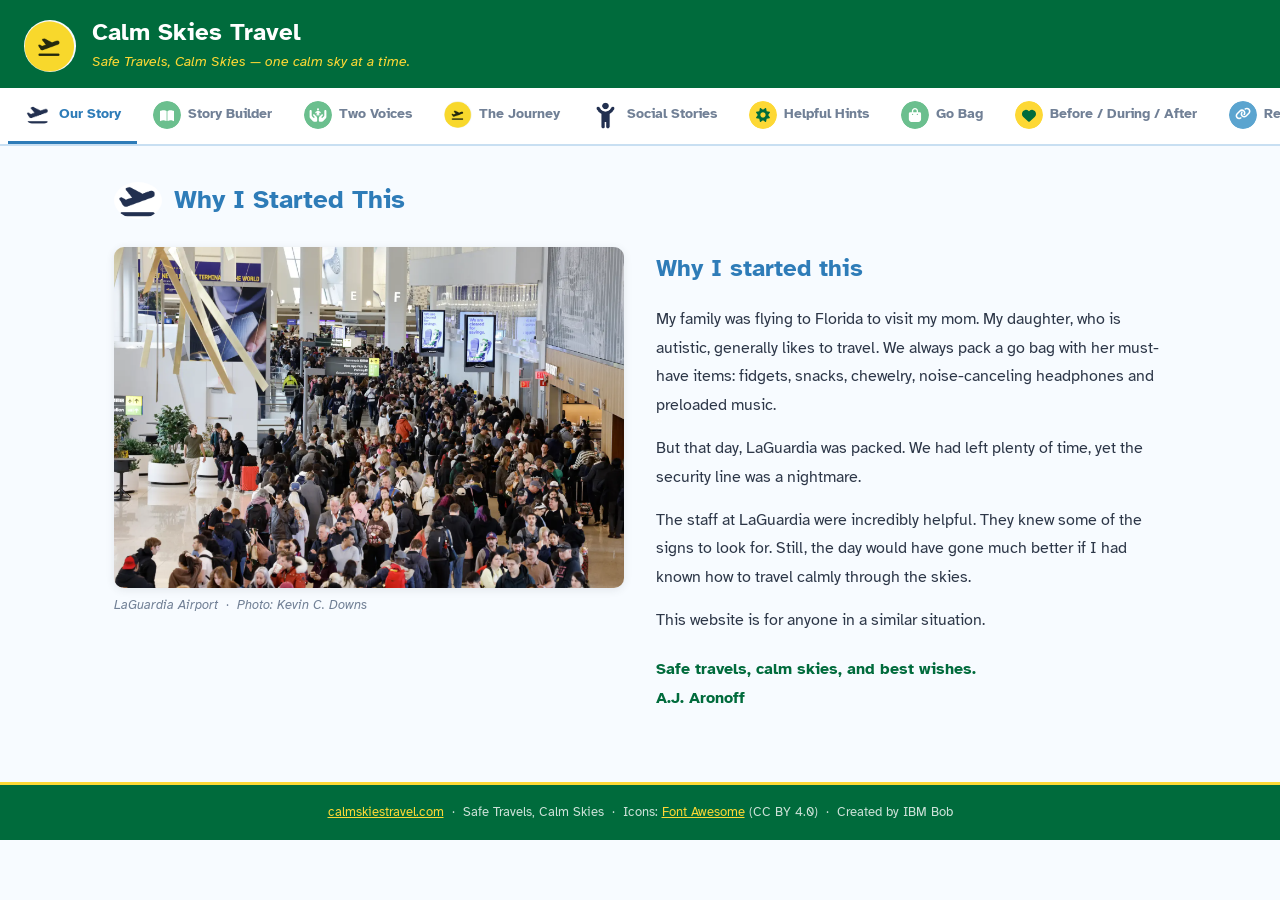
==== commit 618b99ef: "Verified References" ====
--- a/index.html
+++ b/index.html
@@ -122,6 +122,20 @@
       <span class="tab-label">Before / During / After</span>
     </button>
 
+    <button role="tab" id="tab-references"
+            aria-selected="false"
+            aria-controls="panel-references"
+            tabindex="-1">
+      <!-- fa-link · blue circle -->
+      <svg class="tab-icon" viewBox="0 0 200 200" xmlns="http://www.w3.org/2000/svg" aria-hidden="true" focusable="false">
+        <circle cx="100" cy="100" r="100" fill="#5BA4CF"/>
+        <g transform="translate(44,44) scale(0.176)">
+          <path fill="white" d="M579.8 267.7c56.5-56.5 56.5-148 0-204.5c-50-50-128.8-56.5-186.3-15.4l-1.6 1.1c-14.4 10.3-17.7 30.3-7.4 44.6s30.3 17.7 44.6 7.4l1.6-1.1c32.1-22.9 76-19.3 103.8 8.6c31.5 31.5 31.5 82.5 0 114L422.3 334.8c-31.5 31.5-82.5 31.5-114 0c-27.9-27.9-31.5-71.8-8.6-103.8l1.1-1.6c10.3-14.4 6.9-34.4-7.4-44.6s-34.4-6.9-44.6 7.4l-1.1 1.6C206.5 251.2 213 330 263 380c56.5 56.5 148 56.5 204.5 0L579.8 267.7zM60.2 244.3c-56.5 56.5-56.5 148 0 204.5c50 50 128.8 56.5 186.3 15.4l1.6-1.1c14.4-10.3 17.7-30.3 7.4-44.6s-30.3-17.7-44.6-7.4l-1.6 1.1c-32.1 22.9-76 19.3-103.8-8.6C74 372.1 74 321 105.5 289.5L217.7 177.2c31.5-31.5 82.5-31.5 114 0c27.9 27.9 31.5 71.8 8.6 103.9l-1.1 1.6c-10.3 14.4-6.9 34.4 7.4 44.6s34.4 6.9 44.6-7.4l1.1-1.6C433.5 260.8 427 182 377 132c-56.5-56.5-148-56.5-204.5 0L60.2 244.3z"/>
+        </g>
+      </svg>
+      <span class="tab-label">Resources</span>
+    </button>
+
   </div><!-- /tablist -->
 </div><!-- /tab-scroll-wrap -->
 
@@ -217,7 +231,7 @@
           <input type="text" id="sb-detail" placeholder="e.g. swimming in the pool" autocomplete="off"/>
         </div>
       </div>
-      <!-- Save / Load buttons -->
+      <!-- Save / Load / QR buttons -->
       <div class="sb-actions">
         <button class="sb-btn sb-btn-save" id="sb-save-btn" type="button"
                 aria-describedby="sb-status">
@@ -227,14 +241,29 @@
           📂 Load Story from File
           <input type="file" id="sb-load-input" accept=".json" aria-label="Load story from JSON file"/>
         </label>
+        <button class="sb-btn sb-btn-qr" id="sb-qr-btn" type="button"
+                aria-describedby="sb-status">
+          📱 Share via QR Code
+        </button>
         <span id="sb-status" class="sb-status" role="status" aria-live="polite"></span>
       </div>
+      <div class="sb-autosave" id="sb-autosave-row" aria-live="polite"></div>
 
     </div><!-- /builder-form -->
 
     <!-- RIGHT: live story card — light background pinned in dark mode -->
     <div class="story-card" id="story-card" aria-live="polite" aria-atomic="true">
       <h3>✈ My Travel Story</h3>
+      <!-- QR code canvas — hidden until generated -->
+      <div id="sb-qr-section" style="display:none;margin-top:16px;text-align:center;">
+        <p style="font-size:0.85rem;color:var(--muted);margin-bottom:8px;">
+          Scan with any phone camera to load this story on another device.
+        </p>
+        <canvas id="sb-qr-canvas" style="border-radius:8px;"></canvas>
+        <p style="font-size:0.8rem;color:var(--muted);margin-top:6px;">
+          No internet needed — the full story is encoded in this code.
+        </p>
+      </div>
 
       <p id="sc-line1"></p>
       <p id="sc-line2"></p>
@@ -693,6 +722,114 @@
 
 </section><!-- /panel-bda -->
 
+<!-- ═══════════════════════════════════════════
+     PANEL 9 — RESOURCES & REFERENCES  (#references)
+     Only verified URLs. No hallucinations.
+     See link-verification-log.md for verification record.
+════════════════════════════════════════════ -->
+<section role="tabpanel"
+         id="panel-references"
+         aria-labelledby="tab-references">
+
+  <h1 class="panel-title">
+    <svg class="title-icon" viewBox="0 0 200 200" xmlns="http://www.w3.org/2000/svg" aria-hidden="true" focusable="false">
+      <circle cx="100" cy="100" r="100" fill="#5BA4CF"/>
+      <g transform="translate(44,44) scale(0.176)">
+        <path fill="white" d="M579.8 267.7c56.5-56.5 56.5-148 0-204.5c-50-50-128.8-56.5-186.3-15.4l-1.6 1.1c-14.4 10.3-17.7 30.3-7.4 44.6s30.3 17.7 44.6 7.4l1.6-1.1c32.1-22.9 76-19.3 103.8 8.6c31.5 31.5 31.5 82.5 0 114L422.3 334.8c-31.5 31.5-82.5 31.5-114 0c-27.9-27.9-31.5-71.8-8.6-103.8l1.1-1.6c10.3-14.4 6.9-34.4-7.4-44.6s-34.4-6.9-44.6 7.4l-1.1 1.6C206.5 251.2 213 330 263 380c56.5 56.5 148 56.5 204.5 0L579.8 267.7zM60.2 244.3c-56.5 56.5-56.5 148 0 204.5c50 50 128.8 56.5 186.3 15.4l1.6-1.1c14.4-10.3 17.7-30.3 7.4-44.6s-30.3-17.7-44.6-7.4l-1.6 1.1c-32.1 22.9-76 19.3-103.8-8.6C74 372.1 74 321 105.5 289.5L217.7 177.2c31.5-31.5 82.5-31.5 114 0c27.9 27.9 31.5 71.8 8.6 103.9l-1.1 1.6c-10.3 14.4-6.9 34.4 7.4 44.6s34.4 6.9 44.6-7.4l1.1-1.6C433.5 260.8 427 182 377 132c-56.5-56.5-148-56.5-204.5 0L60.2 244.3z"/>
+      </g>
+    </svg>
+    Resources &amp; References
+  </h1>
+  <p class="panel-intro">Every link below has been verified. These are the real programs and organisations that can help your family travel with greater calm and confidence.</p>
+
+  <!-- ── TIER 1: U.S. Government ── -->
+  <div class="card" style="margin-bottom:20px;">
+    <div class="card-header">
+      <svg width="44" height="44" viewBox="0 0 200 200" xmlns="http://www.w3.org/2000/svg" aria-hidden="true" focusable="false" style="border-radius:50%;flex-shrink:0;">
+        <circle cx="100" cy="100" r="100" fill="#2E7CB8"/>
+        <text x="100" y="130" text-anchor="middle" font-size="110" fill="white">🏛</text>
+      </svg>
+      <h2>U.S. Government Resources</h2>
+    </div>
+    <ul class="ref-list">
+      <li>
+        <a href="https://www.tsa.gov/travel/passenger-support" target="_blank" rel="noopener noreferrer">TSA Cares — Passenger Support Program</a>
+        <p>The official TSA program that provides assistance to travelers with disabilities and medical conditions. Call 72 hours before your flight to request a support officer at the checkpoint.</p>
+      </li>
+      <li>
+        <a href="https://www.tsa.gov/contact-center/form/cares" target="_blank" rel="noopener noreferrer">TSA Cares — Request Assistance Form</a>
+        <p>Submit a request online for TSA Cares support. You can describe your child's needs in advance so TSA staff are prepared when you arrive.</p>
+      </li>
+      <li>
+        <a href="https://www.tsa.gov/precheck" target="_blank" rel="noopener noreferrer">TSA PreCheck</a>
+        <p>PreCheck lanes are shorter, calmer and require less removal of items. Shoes, laptops and liquids can stay in bags. A quieter security experience for the whole family.</p>
+      </li>
+      <li>
+        <a href="https://www.tsa.gov/travel/security-screening/whatcanibring/all" target="_blank" rel="noopener noreferrer">TSA — What Can I Bring?</a>
+        <p>The full TSA list of permitted and prohibited items. Review this before packing the go bag so there are no surprises at the checkpoint.</p>
+      </li>
+    </ul>
+  </div>
+
+  <!-- ── TIER 2: Airlines ── -->
+  <div class="card" style="margin-bottom:20px;">
+    <div class="card-header">
+      <img src="icons/journey-plane.png" alt=""/>
+      <h2>Airline Special Assistance</h2>
+    </div>
+    <p style="font-size:0.9rem;color:var(--muted);margin-bottom:12px;">Contact your airline before travel to request pre-boarding, seat selection and the DPNA (Disabled Passenger — No Advance Warning) code. Each airline handles requests differently — call early.</p>
+    <ul class="ref-list">
+      <li>
+        <a href="https://www.aa.com/i18n/travel-info/special-assistance/special-assistance.jsp" target="_blank" rel="noopener noreferrer">American Airlines — Special Assistance</a>
+        <p>Pre-boarding, wheelchair service, service animals, and assistance for passengers with disabilities.</p>
+      </li>
+      <li>
+        <a href="https://www.delta.com/us/en/need-help/overview" target="_blank" rel="noopener noreferrer">Delta Air Lines — Need Help?</a>
+        <p>Delta's accessibility and special assistance overview. Includes pre-boarding options and contact information for disability services.</p>
+      </li>
+      <li>
+        <a href="https://www.southwest.com/html/customer-service/unique-travel-needs/customers-with-disabilities-pol.html" target="_blank" rel="noopener noreferrer">Southwest Airlines — Customers with Disabilities</a>
+        <p>Southwest's policy and procedures for passengers with disabilities, including pre-boarding and assistance at the gate.</p>
+      </li>
+    </ul>
+  </div>
+
+  <!-- ── TIER 3: Organisations ── -->
+  <div class="card" style="margin-bottom:20px;">
+    <div class="card-header">
+      <img src="icons/child.png" alt=""/>
+      <h2>Organisations &amp; Support</h2>
+    </div>
+    <ul class="ref-list">
+      <li>
+        <a href="https://hdsunflower.com/us/" target="_blank" rel="noopener noreferrer">Hidden Disabilities Sunflower — United States</a>
+        <p>The Sunflower lanyard is a discreet signal to airport staff that a traveller may need extra time, patience or help. Available at many major U.S. airports. No diagnosis required.</p>
+      </li>
+      <li>
+        <a href="https://thearc.org/our-initiatives/travel/" target="_blank" rel="noopener noreferrer">Wings for Autism / Wings for All — The Arc</a>
+        <p>Airport rehearsal days that let families with autistic children practice the full airport and boarding experience in a calm, supportive environment before their real trip.</p>
+      </li>
+      <li>
+        <a href="https://www.autismspeaks.org/tool-kit/travel-safety-tips" target="_blank" rel="noopener noreferrer">Autism Speaks — Travel Safety Tips</a>
+        <p>Practical travel safety guidance from Autism Speaks, covering preparation, airport navigation, and in-flight strategies.</p>
+      </li>
+      <li>
+        <a href="https://autismsociety.org" target="_blank" rel="noopener noreferrer">Autism Society of America</a>
+        <p>The Autism Society provides resources, community connections and advocacy for autistic individuals and their families across the United States.</p>
+      </li>
+      <li>
+        <a href="https://carolgraysocialstories.com/social-stories" target="_blank" rel="noopener noreferrer">Social Stories — Carol Gray</a>
+        <p>The original source on Social Stories, created by Carol Gray. Explains what Social Stories are, how they work, and how to write one for your child.</p>
+      </li>
+    </ul>
+  </div>
+
+  <div style="background:var(--surface-sage);border-radius:var(--radius);padding:16px 20px;border-left:5px solid var(--green);font-size:0.9rem;">
+    <strong>Note:</strong> All links on this page have been verified as working at time of publication. If a link appears broken, the organisation's home page is always a good starting point. Links open in a new tab.
+  </div>
+
+</section><!-- /panel-references -->
+
 </main><!-- /main-content -->
 
 <!-- ═══════════════════════════════════════════
@@ -706,6 +843,13 @@
 </footer>
 
 <!-- ═══════════════════════════════════════════
+     STORY BUILDER MODULE
+     Single source of truth for save/load/validate.
+     Tested by run-tests.js and storybuilder.test.html.
+════════════════════════════════════════════ -->
+<script src="storybuilder.js"></script>
+
+<!-- ═══════════════════════════════════════════
      JAVASCRIPT — Tab controller
      Handles: click, arrow keys, hash-based
      deep-linking, browser back/forward
@@ -723,7 +867,8 @@
     '#socialstories':'tab-socialstories',
     '#helpfulhints': 'tab-helpfulhints',
     '#gobag':        'tab-gobag',
-    '#bda':          'tab-bda'
+    '#bda':          'tab-bda',
+    '#references':   'tab-references'
   };
 
   var tablist  = document.getElementById('main-tablist');
@@ -816,8 +961,34 @@
     return el ? el.value.trim() : '';
   }
 
-  function ph(text, fallback) {
-    return text || ('<span class="placeholder">' + fallback + '</span>');
+  /**
+   * Return a DOM node for a user-supplied value.
+   * If the value is non-empty, returns a safe Text node (never parsed as HTML).
+   * If empty, returns a <span class="placeholder"> element (static, no user data).
+   */
+  function phNode(text, fallback) {
+    if (text) {
+      return document.createTextNode(text);
+    }
+    var span = document.createElement('span');
+    span.className = 'placeholder';
+    span.textContent = fallback;
+    return span;
+  }
+
+  /**
+   * Append a sequence of mixed strings and DOM nodes to a parent element.
+   * Strings are appended as safe Text nodes; nodes are appended directly.
+   */
+  function appendParts(parent, parts) {
+    for (var i = 0; i < parts.length; i++) {
+      var part = parts[i];
+      if (typeof part === 'string') {
+        parent.appendChild(document.createTextNode(part));
+      } else {
+        parent.appendChild(part);
+      }
+    }
   }
 
   function updateStory() {
@@ -828,31 +999,64 @@
     var calm        = val('sb-calm');
     var detail      = val('sb-detail');
 
+    /* Each entry is an array of strings and phNode() results.
+       Strings are rendered as plain text nodes — never parsed as HTML.
+       User values go through phNode(), which uses createTextNode for non-empty
+       values, guaranteeing no user input ever reaches innerHTML. */
     var lines = [
-      'I am ' + ph(name,'[child\'s name]') + '. I am going on a trip!',
-      'I am flying to ' + ph(destination,'[destination]') + ' to visit ' + ph(visiting,'[who we are visiting]') + '.',
-      'Flying is an adventure. I know what is going to happen.',
-      'I have my ' + ph(comfort,'[comfort item]') + ' with me the whole time.',
-      'When I get to the airport, I will stay close to the person I am with.',
-      'Security is like a doorway. I walk through and I am on the other side.',
-      'On the plane I will put on my headphones and I can breathe slowly.',
-      'If I feel worried, I can ' + ph(calm,'[what helps me feel calm]') + '.',
-      'When we land, I will see ' + ph(visiting,'[who we are visiting]') + '!',
-      'I am excited about ' + ph(detail,'[one exciting detail]') + '. I did it — I am amazing! ✈'
+      ['I am ', phNode(name,"[child's name]"), '. I am going on a trip!'],
+      ['I am flying to ', phNode(destination,'[destination]'), ' to visit ', phNode(visiting,'[who we are visiting]'), '.'],
+      ['Flying is an adventure. I know what is going to happen.'],
+      ['I have my ', phNode(comfort,'[comfort item]'), ' with me the whole time.'],
+      ['When I get to the airport, I will stay close to the person I am with.'],
+      ['Security is like a doorway. I walk through and I am on the other side.'],
+      ['On the plane I will put on my headphones and I can breathe slowly.'],
+      ['If I feel worried, I can ', phNode(calm,'[what helps me feel calm]'), '.'],
+      ['When we land, I will see ', phNode(visiting,'[who we are visiting]'), '!'],
+      ['I am excited about ', phNode(detail,'[one exciting detail]'), '. I did it \u2014 I am amazing! \u2708']
     ];
 
     for (var i = 0; i < lines.length; i++) {
       var el = document.getElementById('sc-line' + (i + 1));
-      if (el) { el.innerHTML = lines[i]; }
+      if (el) {
+        /* Clear existing content safely, then rebuild from DOM nodes only */
+        while (el.firstChild) { el.removeChild(el.firstChild); }
+        appendParts(el, lines[i]);
+      }
+    }
+  }
+
+  /* ── Auto-save to localStorage on every field change ── */
+  function autoSave() {
+    saveToLocalStorage();
+    var row = document.getElementById('sb-autosave-row');
+    if (row) {
+      var now = new Date();
+      var t   = now.getHours() + ':' + String(now.getMinutes()).padStart(2,'0');
+      row.textContent = '✔ Story remembered at ' + t + ' (this device only)';
     }
   }
 
   sbFields.forEach(function (id) {
     var el = document.getElementById(id);
-    if (el) { el.addEventListener('input', updateStory); }
+    if (el) {
+      el.addEventListener('input', updateStory);
+      el.addEventListener('input', autoSave);
+    }
   });
 
-  updateStory(); /* populate with placeholder text on load */
+  /* On load: restore from localStorage if a saved story exists */
+  if (hasSavedStory()) {
+    var restoreResult = loadFromLocalStorage(document, updateStory);
+    if (restoreResult.success) {
+      var autosaveRow = document.getElementById('sb-autosave-row');
+      if (autosaveRow) {
+        autosaveRow.textContent = '✔ Your story has been restored from this device.';
+      }
+    }
+  } else {
+    updateStory(); /* populate with placeholder text on fresh load */
+  }
 
 
   /* ════════════════════════════════════════
@@ -861,50 +1065,14 @@
      Nothing is ever sent to any server.
   ════════════════════════════════════════ */
 
-  /** Collect the six Story Builder field values into a plain object. */
-  function collectStoryData() {
-    return {
-      schemaVersion: 1,
-      savedAt: new Date().toISOString(),
-      fields: {
-        name:        val('sb-name'),
-        visiting:    val('sb-visiting'),
-        destination: val('sb-destination'),
-        comfort:     val('sb-comfort'),
-        calm:        val('sb-calm'),
-        detail:      val('sb-detail')
-      }
-    };
-  }
-
-  /** Populate the Story Builder fields from a plain object.
-   *  Returns true on success, false if required keys are missing. */
-  function populateStoryFields(data) {
-    if (!data || typeof data !== 'object') { return false; }
-    var fields = data.fields;
-    if (!fields || typeof fields !== 'object') { return false; }
-    var map = {
-      'sb-name':        'name',
-      'sb-visiting':    'visiting',
-      'sb-destination': 'destination',
-      'sb-comfort':     'comfort',
-      'sb-calm':        'calm',
-      'sb-detail':      'detail'
-    };
-    Object.keys(map).forEach(function (elId) {
-      var el = document.getElementById(elId);
-      if (el && typeof fields[map[elId]] === 'string') {
-        el.value = fields[map[elId]];
-      }
-    });
-    updateStory();
-    return true;
-  }
+  /* collectStoryData, validateStoryData, populateStoryFields,
+     serialiseStoryData, parseStoryJSON are provided by storybuilder.js
+     (loaded above). No duplicate definitions here. */
 
   /** Trigger a browser download of the story data as a .json file. */
   function saveStoryToFile() {
     var data   = collectStoryData();
-    var json   = JSON.stringify(data, null, 2);
+    var json   = serialiseStoryData(data);
     var blob   = new Blob([json], { type: 'application/json' });
     var url    = URL.createObjectURL(blob);
     var a      = document.createElement('a');
@@ -935,14 +1103,15 @@
     }
     var reader = new FileReader();
     reader.onload = function (e) {
-      try {
-        var data = JSON.parse(e.target.result);
-        if (populateStoryFields(data)) {
+      var data = parseStoryJSON(e.target.result);
+      if (data) {
+        var result = populateStoryFields(data, document, updateStory);
+        if (result.success) {
           showStatus('✅ Story loaded — fields are filled in!');
         } else {
           showStatus('⚠️ File loaded but fields could not be read. Was this saved by Calm Skies Travel?');
         }
-      } catch (err) {
+      } else {
         showStatus('⚠️ Could not read file. Please choose a valid JSON file.');
       }
     };
@@ -965,8 +1134,347 @@
     });
   }
 
+  /* ════════════════════════════════════════
+     QR CODE — Share story via camera scan
+     Uses a self-contained QR encoder (no CDN, no network).
+     Encodes the story JSON into a canvas element.
+  ════════════════════════════════════════ */
+
+  /* Wire up QR button */
+  var qrBtn = document.getElementById('sb-qr-btn');
+  if (qrBtn) {
+    qrBtn.addEventListener('click', function () {
+      var data    = collectStoryData();
+      var json    = serialiseStoryData(data);
+      var canvas  = document.getElementById('sb-qr-canvas');
+      var section = document.getElementById('sb-qr-section');
+      if (!canvas || !section) { return; }
+
+      /* Generate QR using the bundled encoder */
+      try {
+        generateQR(json, canvas, 200);
+        section.style.display = 'block';
+        canvas.scrollIntoView({ behavior: 'smooth', block: 'nearest' });
+        showStatus('📱 QR code ready — scan with any phone camera!');
+      } catch (e) {
+        showStatus('⚠️ Could not generate QR code.');
+      }
+    });
+  }
+
+  /* Hide QR section whenever a field changes */
+  sbFields.forEach(function (id) {
+    var el = document.getElementById(id);
+    if (el) {
+      el.addEventListener('input', function () {
+        var section = document.getElementById('sb-qr-section');
+        if (section) { section.style.display = 'none'; }
+      });
+    }
+  });
+
 }());
 </script>
 
+<!-- ═══════════════════════════════════════════
+     QR ENCODER — self-contained, no CDN
+     Minimal QR code generator (Mode: Byte, ECC: M).
+     Generates a QR code onto a <canvas> element.
+     Based on the public-domain QR encoding algorithm.
+     No external requests. No dependencies.
+════════════════════════════════════════════ -->
+<script>
+/* generateQR(text, canvasEl, size)
+   Encodes `text` as a QR code drawn onto `canvasEl` at `size` x `size` pixels.
+   Supports strings up to ~900 bytes (sufficient for all Story Builder payloads).
+   Error correction level: M (recovers up to 15% damage). */
+(function () {
+  'use strict';
+
+  /* ── Reed-Solomon GF(256) tables ── */
+  var GF_EXP = new Array(512);
+  var GF_LOG = new Array(256);
+  (function () {
+    var x = 1;
+    for (var i = 0; i < 255; i++) {
+      GF_EXP[i] = x;
+      GF_LOG[x] = i;
+      x = x << 1;
+      if (x & 0x100) { x ^= 0x11d; }
+    }
+    for (var j = 255; j < 512; j++) { GF_EXP[j] = GF_EXP[j - 255]; }
+  })();
+
+  function gfMul(a, b) {
+    if (a === 0 || b === 0) { return 0; }
+    return GF_EXP[(GF_LOG[a] + GF_LOG[b]) % 255];
+  }
+
+  function rsGeneratorPoly(nec) {
+    var g = [1];
+    for (var i = 0; i < nec; i++) {
+      var factor = [1, GF_EXP[i]];
+      var result = new Array(g.length + factor.length - 1).fill(0);
+      for (var j = 0; j < g.length; j++) {
+        for (var k = 0; k < factor.length; k++) {
+          result[j + k] ^= gfMul(g[j], factor[k]);
+        }
+      }
+      g = result;
+    }
+    return g;
+  }
+
+  function rsEncode(data, nec) {
+    var gen  = rsGeneratorPoly(nec);
+    var msg  = data.slice();
+    for (var i = 0; i < nec; i++) { msg.push(0); }
+    for (var i = 0; i < data.length; i++) {
+      var coef = msg[i];
+      if (coef !== 0) {
+        for (var j = 1; j < gen.length; j++) {
+          msg[i + j] ^= gfMul(gen[j], coef);
+        }
+      }
+    }
+    return msg.slice(data.length);
+  }
+
+  /* ── QR version / capacity tables (versions 1-10, ECC M) ── */
+  /* [dataCodewords, ecCodewordsPerBlock, blocks, totalModules] */
+  var VER_TABLE = [
+    null,
+    [16,  10, 1,  21], /* v1  */
+    [28,  16, 1,  25], /* v2  */
+    [44,  26, 2,  29], /* v3  */
+    [64,  18, 2,  33], /* v4  */
+    [86,  24, 2,  37], /* v5  */
+    [108, 16, 4,  41], /* v6  */
+    [124, 18, 4,  45], /* v7  */
+    [154, 22, 4,  49], /* v8  */
+    [182, 22, 5,  53], /* v9  */
+    [216, 26, 6,  57]  /* v10 */
+  ];
+
+  function pickVersion(byteLen) {
+    for (var v = 1; v <= 10; v++) {
+      /* capacity = dataCodewords - 2 header bytes */
+      if (VER_TABLE[v][0] - 2 >= byteLen) { return v; }
+    }
+    throw new Error('Text too long for QR (max ~200 chars for v10 ECC M).');
+  }
+
+  /* ── Encode data into codeword bytes (byte mode) ── */
+  function encodeData(text, version) {
+    var bytes = [];
+    for (var i = 0; i < text.length; i++) {
+      var c = text.charCodeAt(i);
+      if (c > 0x7e) { throw new Error('Non-ASCII character in QR data.'); }
+      bytes.push(c);
+    }
+    var row       = VER_TABLE[version];
+    var totalDC   = row[0];
+    var ecPerBlk  = row[1];
+    var numBlocks = row[2];
+    var totalEC   = ecPerBlk * numBlocks;
+    var dataCap   = totalDC - 2; /* minus mode+length header */
+
+    /* Build bitstream */
+    var bits = [];
+    function pushBits(val, len) {
+      for (var b = len - 1; b >= 0; b--) { bits.push((val >> b) & 1); }
+    }
+    pushBits(0b0100, 4);           /* byte mode */
+    pushBits(bytes.length, 8);     /* character count */
+    for (var i = 0; i < bytes.length; i++) { pushBits(bytes[i], 8); }
+    pushBits(0b0000, 4);           /* terminator */
+    while (bits.length % 8 !== 0) { bits.push(0); }
+
+    /* Convert to codewords */
+    var codewords = [];
+    for (var i = 0; i < bits.length; i += 8) {
+      var byte = 0;
+      for (var j = 0; j < 8; j++) { byte = (byte << 1) | (bits[i + j] || 0); }
+      codewords.push(byte);
+    }
+    var pad = [0xEC, 0x11];
+    while (codewords.length < dataCap) { codewords.push(pad[(codewords.length) % 2]); }
+
+    /* Split into blocks and add EC */
+    var blkSize  = Math.floor(dataCap / numBlocks);
+    var allData  = [];
+    var allEC    = [];
+    for (var b = 0; b < numBlocks; b++) {
+      var blk = codewords.slice(b * blkSize, (b + 1) * blkSize);
+      allData.push(blk);
+      allEC.push(rsEncode(blk, ecPerBlk));
+    }
+
+    /* Interleave */
+    var final = [];
+    var maxLen = Math.max.apply(null, allData.map(function(d){return d.length;}));
+    for (var i = 0; i < maxLen; i++) {
+      for (var b = 0; b < numBlocks; b++) {
+        if (i < allData[b].length) { final.push(allData[b][i]); }
+      }
+    }
+    for (var i = 0; i < ecPerBlk; i++) {
+      for (var b = 0; b < numBlocks; b++) { final.push(allEC[b][i]); }
+    }
+
+    /* Convert to bitstream */
+    var result = [];
+    for (var i = 0; i < final.length; i++) { pushBits(final[i], 8); }
+    /* remainder bits for version */
+    var rem = [0,0,7,7,7,7,7,0,0,0,0][version] || 0;
+    for (var i = 0; i < rem; i++) { result.push(0); }
+
+    /* Return bits array */
+    var outBits = [];
+    for (var i = 0; i < final.length; i++) {
+      for (var b = 7; b >= 0; b--) { outBits.push((final[i] >> b) & 1); }
+    }
+    for (var i = 0; i < rem; i++) { outBits.push(0); }
+    return outBits;
+  }
+
+  /* ── Build QR matrix ── */
+  function buildMatrix(version, dataBits) {
+    var size = VER_TABLE[version][3];
+    var mat  = [];
+    var func = []; /* true = function module (not data) */
+    for (var i = 0; i < size; i++) {
+      mat.push(new Array(size).fill(0));
+      func.push(new Array(size).fill(false));
+    }
+
+    function setModule(r, c, v, isFunc) {
+      if (r < 0 || r >= size || c < 0 || c >= size) { return; }
+      mat[r][c]  = v;
+      if (isFunc) { func[r][c] = true; }
+    }
+
+    /* Finder patterns */
+    function finder(tr, tc) {
+      for (var r = -1; r <= 7; r++) {
+        for (var c = -1; c <= 7; c++) {
+          var v = (r === -1 || r === 7 || c === -1 || c === 7 ||
+                   (r >= 2 && r <= 4 && c >= 2 && c <= 4)) ? 1 : 0;
+          setModule(tr + r, tc + c, v, true);
+        }
+      }
+    }
+    finder(0, 0);
+    finder(0, size - 7);
+    finder(size - 7, 0);
+
+    /* Timing patterns */
+    for (var i = 8; i < size - 8; i++) {
+      setModule(6, i, i % 2 === 0 ? 1 : 0, true);
+      setModule(i, 6, i % 2 === 0 ? 1 : 0, true);
+    }
+
+    /* Dark module */
+    setModule(size - 8, 8, 1, true);
+
+    /* Alignment patterns (v2+) */
+    var ALIGN = [null,[],[6,18],[6,22],[6,26],[6,30],[6,34],
+                 [6,22,38],[6,24,42],[6,28,46],[6,32,50]];
+    var positions = ALIGN[version] || [];
+    for (var ai = 0; ai < positions.length; ai++) {
+      for (var aj = 0; aj < positions.length; aj++) {
+        var ar = positions[ai], ac = positions[aj];
+        if (func[ar][ac]) { continue; }
+        for (var dr = -2; dr <= 2; dr++) {
+          for (var dc = -2; dc <= 2; dc++) {
+            var av = (Math.abs(dr) === 2 || Math.abs(dc) === 2 ||
+                     (dr === 0 && dc === 0)) ? 1 : 0;
+            setModule(ar + dr, ac + dc, av, true);
+          }
+        }
+      }
+    }
+
+    /* Format info placeholder (mask 0) */
+    var FORMAT_MASK0 = 0b111011111000100;
+    function placeFormat(fmt) {
+      var bits = [];
+      for (var b = 14; b >= 0; b--) { bits.push((fmt >> b) & 1); }
+      /* top-left copy */
+      var idx = 0;
+      for (var i = 0; i <= 5; i++) { setModule(8, i, bits[idx++], true); }
+      setModule(8, 7, bits[idx++], true);
+      setModule(8, 8, bits[idx++], true);
+      setModule(7, 8, bits[idx++], true);
+      for (var i = 5; i >= 0; i--) { setModule(i, 8, bits[idx++], true); }
+      /* top-right / bottom-left copy */
+      idx = 0;
+      for (var i = size - 1; i >= size - 8; i--) { setModule(8, i, bits[idx++], true); }
+      for (var i = size - 7; i < size; i++)       { setModule(i, 8, bits[idx++], true); }
+    }
+    placeFormat(FORMAT_MASK0);
+
+    /* Place data bits (zigzag) */
+    var bitIdx = 0;
+    var col = size - 1;
+    var goUp = true;
+    while (col > 0) {
+      if (col === 6) { col--; }
+      for (var rr = 0; rr < size; rr++) {
+        var row = goUp ? (size - 1 - rr) : rr;
+        for (var cc = 0; cc <= 1; cc++) {
+          var c = col - cc;
+          if (!func[row][c]) {
+            var bit = bitIdx < dataBits.length ? dataBits[bitIdx++] : 0;
+            /* mask 0: (row + col) % 2 === 0 */
+            mat[row][c] = bit ^ ((row + c) % 2 === 0 ? 1 : 0);
+          }
+        }
+      }
+      col -= 2;
+      goUp = !goUp;
+    }
+
+    return mat;
+  }
+
+  /* ── Draw matrix onto canvas ── */
+  function drawMatrix(mat, canvas, size) {
+    var n    = mat.length;
+    var ctx  = canvas.getContext('2d');
+    var mod  = Math.floor(size / (n + 8)); /* quiet zone = 4 on each side */
+    var qz   = Math.floor((size - mod * n) / 2);
+    canvas.width  = size;
+    canvas.height = size;
+    ctx.fillStyle = '#ffffff';
+    ctx.fillRect(0, 0, size, size);
+    ctx.fillStyle = '#000000';
+    for (var r = 0; r < n; r++) {
+      for (var c = 0; c < n; c++) {
+        if (mat[r][c]) {
+          ctx.fillRect(qz + c * mod, qz + r * mod, mod, mod);
+        }
+      }
+    }
+  }
+
+  /* ── Public API ── */
+  window.generateQR = function (text, canvas, size) {
+    /* Compact the JSON before encoding to minimise QR version needed */
+    var compact;
+    try {
+      compact = JSON.stringify(JSON.parse(text));
+    } catch (e) {
+      compact = text;
+    }
+    var version  = pickVersion(compact.length);
+    var dataBits = encodeData(compact, version);
+    var matrix   = buildMatrix(version, dataBits);
+    drawMatrix(matrix, canvas, size || 200);
+  };
+
+}());
+</script>
+
 </body>
 </html>
--- a/styles.css
+++ b/styles.css
@@ -440,6 +440,14 @@
   white-space: nowrap;
 }
 
+/* QR — outlined purple */
+.sb-btn-qr {
+  background: var(--surface);
+  color: #7c5cd8;
+  border-color: #7c5cd8;
+}
+.sb-btn-qr:hover { background: #f3f0fc; }
+
 /* Status message */
 .sb-status {
   font-size: 0.88rem;
@@ -447,6 +455,49 @@
   font-weight: 600;
   min-height: 1.4em;
   flex-basis: 100%;
+}
+
+/* References list */
+.ref-list {
+  list-style: none;
+  padding: 0;
+  margin: 0;
+}
+.ref-list li {
+  padding: 14px 0;
+  border-bottom: 1px solid var(--border);
+}
+.ref-list li:last-child {
+  border-bottom: none;
+  padding-bottom: 0;
+}
+.ref-list a {
+  font-weight: 700;
+  color: var(--blue-deep);
+  text-decoration: none;
+  font-size: 0.97rem;
+}
+.ref-list a:hover {
+  text-decoration: underline;
+}
+.ref-list a:focus-visible {
+  outline: 3px solid var(--blue-deep);
+  outline-offset: 2px;
+  border-radius: 2px;
+}
+.ref-list p {
+  margin: 4px 0 0;
+  font-size: 0.88rem;
+  color: var(--muted);
+  line-height: 1.55;
+}
+
+/* Autosave indicator */
+.sb-autosave {
+  font-size: 0.82rem;
+  color: var(--muted);
+  margin-top: 6px;
+  min-height: 1.2em;
 }
 
 /* ── Hint cards (3-col) ── */
